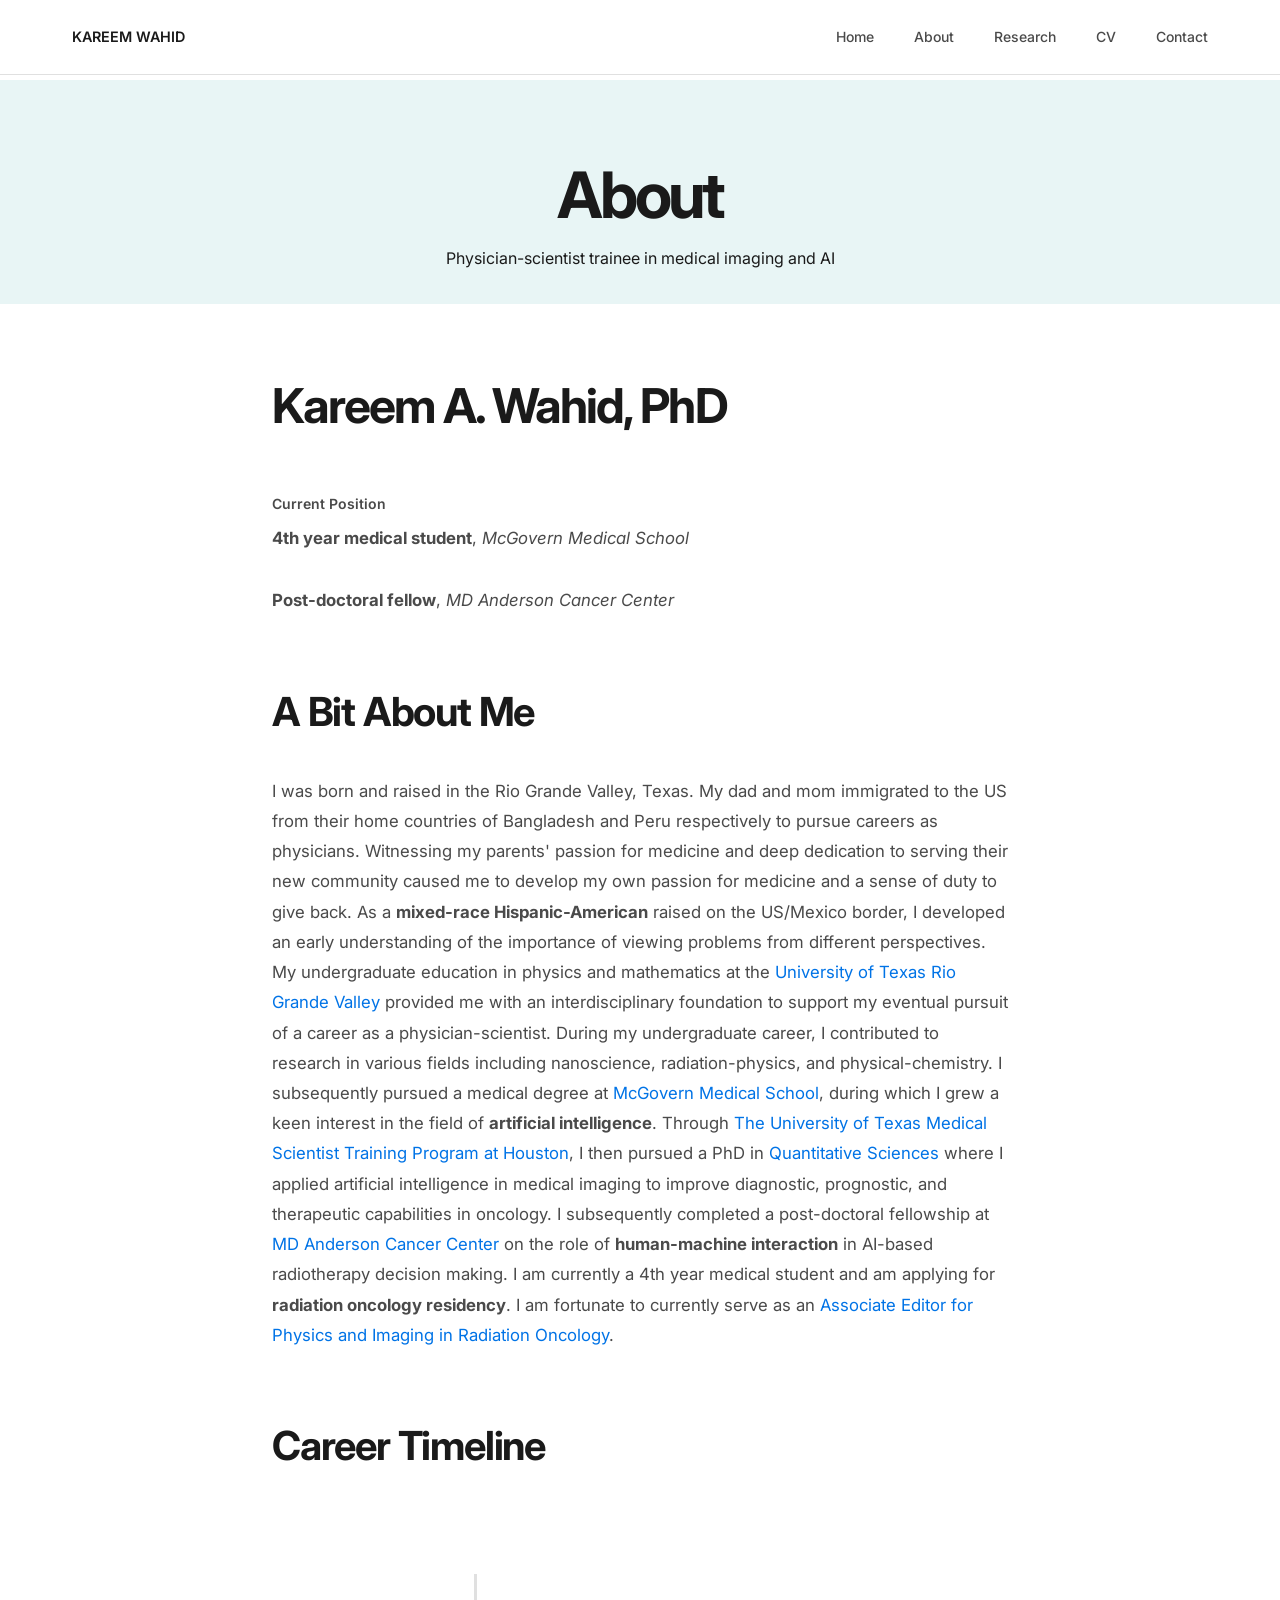
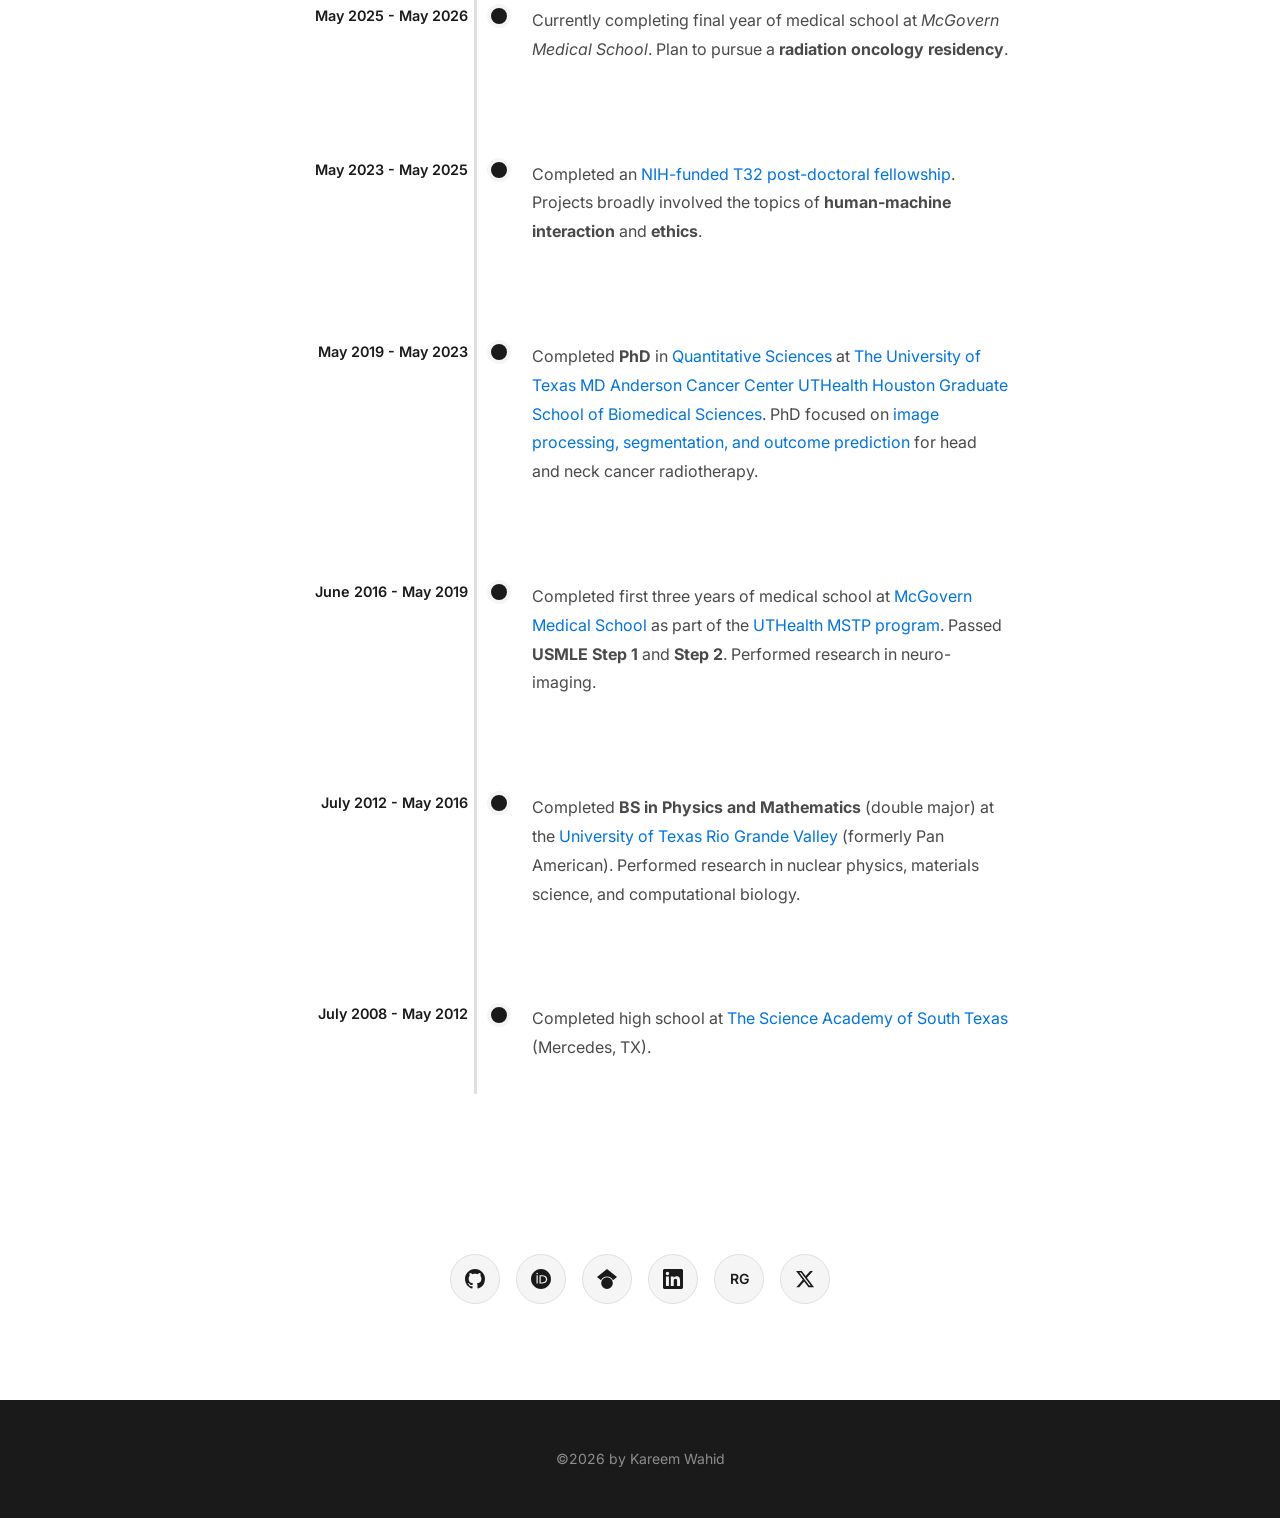
==== about.html @ f51136d1 "Add files via upload" ====
<!DOCTYPE html>
<html lang="en">
<head>
    <meta charset="UTF-8">
    <meta name="viewport" content="width=device-width, initial-scale=1.0">
    <title>About | Kareem Wahid</title>
    <link href="https://fonts.googleapis.com/css2?family=Inter:wght@300;400;500;600;700&display=swap" rel="stylesheet">
    <style>
        * { margin: 0; padding: 0; box-sizing: border-box; }
        :root { --bg: #ffffff; --surface: #f5f5f5; --primary: #1a1a1a; --secondary: #4a4a4a; --accent: #0073e6; --border: #e0e0e0; --light-teal: #e8f5f5; }
        body { font-family: 'Inter', -apple-system, sans-serif; background: var(--bg); color: var(--primary); line-height: 1.6; -webkit-font-smoothing: antialiased; }
        a { color: var(--accent); text-decoration: none; }
        a:hover { text-decoration: underline; }
        nav { position: fixed; top: 0; width: 100%; background: rgba(255, 255, 255, 0.9); backdrop-filter: blur(30px); border-bottom: 1px solid var(--border); z-index: 1000; }
        nav .container { max-width: 1200px; margin: 0 auto; padding: 1.5rem 2rem; display: flex; justify-content: space-between; align-items: center; }
        nav .logo { font-weight: 600; font-size: 0.9rem; color: var(--primary); text-decoration: none; }
        nav ul { display: flex; gap: 2.5rem; list-style: none; }
        nav a { color: var(--secondary); text-decoration: none; font-size: 0.875rem; font-weight: 500; transition: color 0.3s; }
        nav a:hover { color: var(--primary); }
        .page-header { margin-top: 80px; padding: 4rem 0 2rem; background: var(--light-teal); text-align: center; }
        .page-header h1 { font-size: 4rem; font-weight: 700; letter-spacing: -0.05em; margin-bottom: 0; }
        .hero-section { background: var(--bg); padding-top: 2rem; padding-bottom: 2rem; }
        .hero-image { max-width: 350px; margin: 2rem auto 2rem; }
        .hero-image img { width: 100%; border-radius: 16px; box-shadow: 0 20px 60px rgba(0,0,0,0.12); }
        .content { max-width: 800px; margin: 0 auto; padding: 4rem 2rem; background: var(--bg); }
        .content h1 { font-size: 3rem; font-weight: 700; letter-spacing: -0.04em; margin-bottom: 3rem; }
        .info-section { margin-bottom: 3rem; }
        .info-section h3 { font-size: 0.875rem; font-weight: 600; color: var(--secondary); margin-bottom: 0.5rem; }
        .info-section p { font-size: 1rem; color: var(--primary); margin-bottom: 0.25rem; }
        .content h2 { font-size: 2.5rem; font-weight: 700; letter-spacing: -0.03em; margin: 4rem 0 2rem; }
        .content p { font-size: 1.05rem; line-height: 1.8; color: var(--secondary); margin-bottom: 2rem; }
        .timeline { margin-top: 4rem; padding: 4rem 0 4rem 2rem; background: var(--bg); margin-left: -2rem; margin-right: -2rem; padding-left: 4rem; padding-right: 2rem; position: relative; }
        .timeline::before { content: ''; position: absolute; left: 234px; top: 2rem; bottom: 2rem; width: 3px; background: var(--border); z-index: 0; }
        .timeline-item { display: grid; grid-template-columns: 180px 1fr; gap: 3rem; margin-bottom: 3rem; padding-bottom: 3rem; border-bottom: none; position: relative; z-index: 1; align-items: start; }
        .timeline-item:last-child { border-bottom: none; margin-bottom: 0; padding-bottom: 0; }
        .timeline-year { color: var(--primary); font-weight: 600; font-size: 0.9rem; position: relative; padding-right: 1rem; text-align: right; padding-top: 0; line-height: 1.4; }
        .timeline-year::after { content: ''; position: absolute; right: -27px; top: 50%; transform: translateY(-50%); width: 16px; height: 16px; background: var(--primary); border-radius: 50%; border: 4px solid var(--surface); z-index: 2; }
        .timeline-content p { font-size: 1rem; margin: 0; }
        .social-links { display: flex; gap: 1rem; justify-content: center; margin: 4rem 0; flex-wrap: wrap; }
        .social-links a { width: 50px; height: 50px; display: flex; align-items: center; justify-content: center; background: var(--surface); border: 1px solid var(--border); border-radius: 50%; color: var(--primary); text-decoration: none; font-size: 1.25rem; transition: all 0.3s; }
        .social-links a:hover { background: var(--primary); color: white; transform: translateY(-2px); border-color: var(--primary); }
        .social-links svg { width: 20px; height: 20px; fill: currentColor; }
        footer { background: var(--primary); color: rgba(255,255,255,0.5); padding: 3rem 0; text-align: center; font-size: 0.875rem; margin-top: 6rem; }
        @media (max-width: 768px) {
            nav ul { gap: 1.5rem; }
            nav a { font-size: 0.8rem; }
            .content h1 { font-size: 2.25rem; }
            .content h2 { font-size: 2rem; }
            .timeline { padding-left: 2rem; }
            .timeline::before { display: none; }
            .timeline-item { grid-template-columns: 1fr; gap: 0.5rem; }
            .timeline-year { text-align: left; }
            .timeline-year::after { display: none; }
        }
    </style>
</head>
<body>
    <nav>
        <div class="container">
            <a href="index.html" class="logo">KAREEM WAHID</a>
            <ul>
                <li><a href="index.html">Home</a></li>
                <li><a href="about.html">About</a></li>
                <li><a href="research.html">Research</a></li>
                <li><a href="cv.html">CV</a></li>
                <li><a href="contact.html">Contact</a></li>
            </ul>
        </div>
    </nav>

    <div class="page-header">
        <h1>About</h1>
        <p>Physician-scientist trainee in medical imaging and AI</p>
    </div>

    <div class="content">
        <h1>Kareem A. Wahid, PhD</h1>
        
        <div class="info-section">
            <h3>Current Position</h3>
            <p><strong>4th year medical student</strong>, <em>McGovern Medical School</em></p>
            <p><strong>Post-doctoral fellow</strong>, <em>MD Anderson Cancer Center</em></p>
        </div>

        <h2>A Bit About Me</h2>
        <p>I was born and raised in the Rio Grande Valley, Texas. My dad and mom immigrated to the US from their home countries of Bangladesh and Peru respectively to pursue careers as physicians. Witnessing my parents' passion for medicine and deep dedication to serving their new community caused me to develop my own passion for medicine and a sense of duty to give back. As a <strong>mixed-race Hispanic-American</strong> raised on the US/Mexico border, I developed an early understanding of the importance of viewing problems from different perspectives. My undergraduate education in physics and mathematics at the <a href="https://www.utrgv.edu/physics/" target="_blank">University of Texas Rio Grande Valley</a> provided me with an interdisciplinary foundation to support my eventual pursuit of a career as a physician-scientist. During my undergraduate career, I contributed to research in various fields including nanoscience, radiation-physics, and physical-chemistry. I subsequently pursued a medical degree at <a href="https://med.uth.edu/" target="_blank">McGovern Medical School</a>, during which I grew a keen interest in the field of <strong>artificial intelligence</strong>. Through <a href="https://gsbs.uth.edu/mdphd/" target="_blank">The University of Texas Medical Scientist Training Program at Houston</a>, I then pursued a PhD in <a href="https://gsbs.uth.edu/quantitative-sciences/" target="_blank">Quantitative Sciences</a> where I applied artificial intelligence in medical imaging to improve diagnostic, prognostic, and therapeutic capabilities in oncology. I subsequently completed a post-doctoral fellowship at <a href="https://www.mdanderson.org/" target="_blank">MD Anderson Cancer Center</a> on the role of <strong>human-machine interaction</strong> in AI-based radiotherapy decision making. I am currently a 4th year medical student and am applying for <strong>radiation oncology residency</strong>. I am fortunate to currently serve as an <a href="https://www.phiro.science/content/edboard" target="_blank">Associate Editor for Physics and Imaging in Radiation Oncology</a>.</p>

        <h2>Career Timeline</h2>
        <div class="timeline">
            <div class="timeline-item">
                <div class="timeline-year">May 2025 - May 2026</div>
                <div class="timeline-content">
                    <p>Currently completing final year of medical school at <em>McGovern Medical School</em>. Plan to pursue a <strong>radiation oncology residency</strong>.</p>
                </div>
            </div>

            <div class="timeline-item">
                <div class="timeline-year">May 2023 - May 2025</div>
                <div class="timeline-content">
                    <p>Completed an <a href="https://www.mdanderson.org/education-training/clinical-research-training/postdoctoral-training/postdoctoral-fellowships/igct-t32-training-program.html" target="_blank">NIH-funded T32 post-doctoral fellowship</a>. Projects broadly involved the topics of <strong>human-machine interaction</strong> and <strong>ethics</strong>.</p>
                </div>
            </div>

            <div class="timeline-item">
                <div class="timeline-year">May 2019 - May 2023</div>
                <div class="timeline-content">
                    <p>Completed <strong>PhD</strong> in <a href="https://gsbs.uth.edu/quantitative-sciences/" target="_blank">Quantitative Sciences</a> at <a href="https://gsbs.uth.edu/" target="_blank">The University of Texas MD Anderson Cancer Center UTHealth Houston Graduate School of Biomedical Sciences</a>. PhD focused on <a href="research.html">image processing, segmentation, and outcome prediction</a> for head and neck cancer radiotherapy.</p>
                </div>
            </div>

            <div class="timeline-item">
                <div class="timeline-year">June 2016 - May 2019</div>
                <div class="timeline-content">
                    <p>Completed first three years of medical school at <a href="https://med.uth.edu/" target="_blank">McGovern Medical School</a> as part of the <a href="https://gsbs.uth.edu/mdphd/" target="_blank">UTHealth MSTP program</a>. Passed <strong>USMLE Step 1</strong> and <strong>Step 2</strong>. Performed research in neuro-imaging.</p>
                </div>
            </div>

            <div class="timeline-item">
                <div class="timeline-year">July 2012 - May 2016</div>
                <div class="timeline-content">
                    <p>Completed <strong>BS in Physics and Mathematics</strong> (double major) at the <a href="https://www.utrgv.edu/physics/" target="_blank">University of Texas Rio Grande Valley</a> (formerly Pan American). Performed research in nuclear physics, materials science, and computational biology.</p>
                </div>
            </div>

            <div class="timeline-item">
                <div class="timeline-year">July 2008 - May 2012</div>
                <div class="timeline-content">
                    <p>Completed high school at <a href="https://scienceacademy.stisd.net/" target="_blank">The Science Academy of South Texas</a> (Mercedes, TX).</p>
                </div>
            </div>
        </div>
    </div>

    <div class="social-links">
        <a href="https://github.com/kwahid" target="_blank" aria-label="GitHub">
            <svg viewBox="0 0 24 24"><path d="M12 0C5.37 0 0 5.37 0 12c0 5.31 3.435 9.795 8.205 11.385.6.105.825-.255.825-.57 0-.285-.015-1.23-.015-2.235-3.015.555-3.795-.735-4.035-1.41-.135-.345-.72-1.41-1.23-1.695-.42-.225-1.02-.78-.015-.795.945-.015 1.62.87 1.845 1.23 1.08 1.815 2.805 1.305 3.495.99.105-.78.42-1.305.765-1.605-2.67-.3-5.46-1.335-5.46-5.925 0-1.305.465-2.385 1.23-3.225-.12-.3-.54-1.53.12-3.18 0 0 1.005-.315 3.3 1.23.96-.27 1.98-.405 3-.405s2.04.135 3 .405c2.295-1.56 3.3-1.23 3.3-1.23.66 1.65.24 2.88.12 3.18.765.84 1.23 1.905 1.23 3.225 0 4.605-2.805 5.625-5.475 5.925.435.375.81 1.095.81 2.22 0 1.605-.015 2.895-.015 3.3 0 .315.225.69.825.57A12.02 12.02 0 0024 12c0-6.63-5.37-12-12-12z"/></svg>
        </a>
        <a href="https://orcid.org/0000-0002-0503-0175" target="_blank" aria-label="ORCID">
            <svg viewBox="0 0 24 24"><path d="M12 0C5.372 0 0 5.372 0 12s5.372 12 12 12 12-5.372 12-12S18.628 0 12 0zM7.369 4.378c.525 0 .947.431.947.947s-.422.947-.947.947a.95.95 0 0 1-.947-.947c0-.525.422-.947.947-.947zm-.722 3.038h1.444v10.041H6.647V7.416zm3.562 0h3.9c3.712 0 5.344 2.653 5.344 5.025 0 2.578-2.016 5.016-5.325 5.016h-3.919V7.416zm1.444 1.303v7.444h2.297c2.359 0 4.053-1.666 4.053-3.722 0-2.056-1.694-3.722-4.053-3.722h-2.297z"/></svg>
        </a>
        <a href="https://scholar.google.com/citations?hl=en&user=whrnQUUAAAAJ" target="_blank" aria-label="Google Scholar">
            <svg viewBox="0 0 24 24"><path d="M12 24a7 7 0 1 1 0-14 7 7 0 0 1 0 14zm0-24L0 9.5l4.838 3.94A8 8 0 0 1 12 9a8 8 0 0 1 7.162 4.44L24 9.5z"/></svg>
        </a>
        <a href="https://www.linkedin.com/in/kareem-wahid-307241178/" target="_blank" aria-label="LinkedIn">
            <svg viewBox="0 0 24 24"><path d="M20.447 20.452h-3.554v-5.569c0-1.328-.027-3.037-1.852-3.037-1.853 0-2.136 1.445-2.136 2.939v5.667H9.351V9h3.414v1.561h.046c.477-.9 1.637-1.85 3.37-1.85 3.601 0 4.267 2.37 4.267 5.455v6.286zM5.337 7.433a2.062 2.062 0 0 1-2.063-2.065 2.064 2.064 0 1 1 2.063 2.065zm1.782 13.019H3.555V9h3.564v11.452zM22.225 0H1.771C.792 0 0 .774 0 1.729v20.542C0 23.227.792 24 1.771 24h20.451C23.2 24 24 23.227 24 22.271V1.729C24 .774 23.2 0 22.222 0h.003z"/></svg>
        </a>
        <a href="https://www.researchgate.net/profile/Kareem-Wahid" target="_blank" aria-label="ResearchGate">
            <span style="font-weight: 600; font-size: 14px;">RG</span>
        </a>
        <a href="https://twitter.com/kareem_a_wahid" target="_blank" aria-label="X">
            <svg viewBox="0 0 24 24"><path d="M18.244 2.25h3.308l-7.227 8.26 8.502 11.24H16.17l-5.214-6.817L4.99 21.75H1.68l7.73-8.835L1.254 2.25H8.08l4.713 6.231zm-1.161 17.52h1.833L7.084 4.126H5.117z"/></svg>
        </a>
    </div>

    <footer>
        <p>©2026 by Kareem Wahid</p>
    </footer>
</body>
</html>
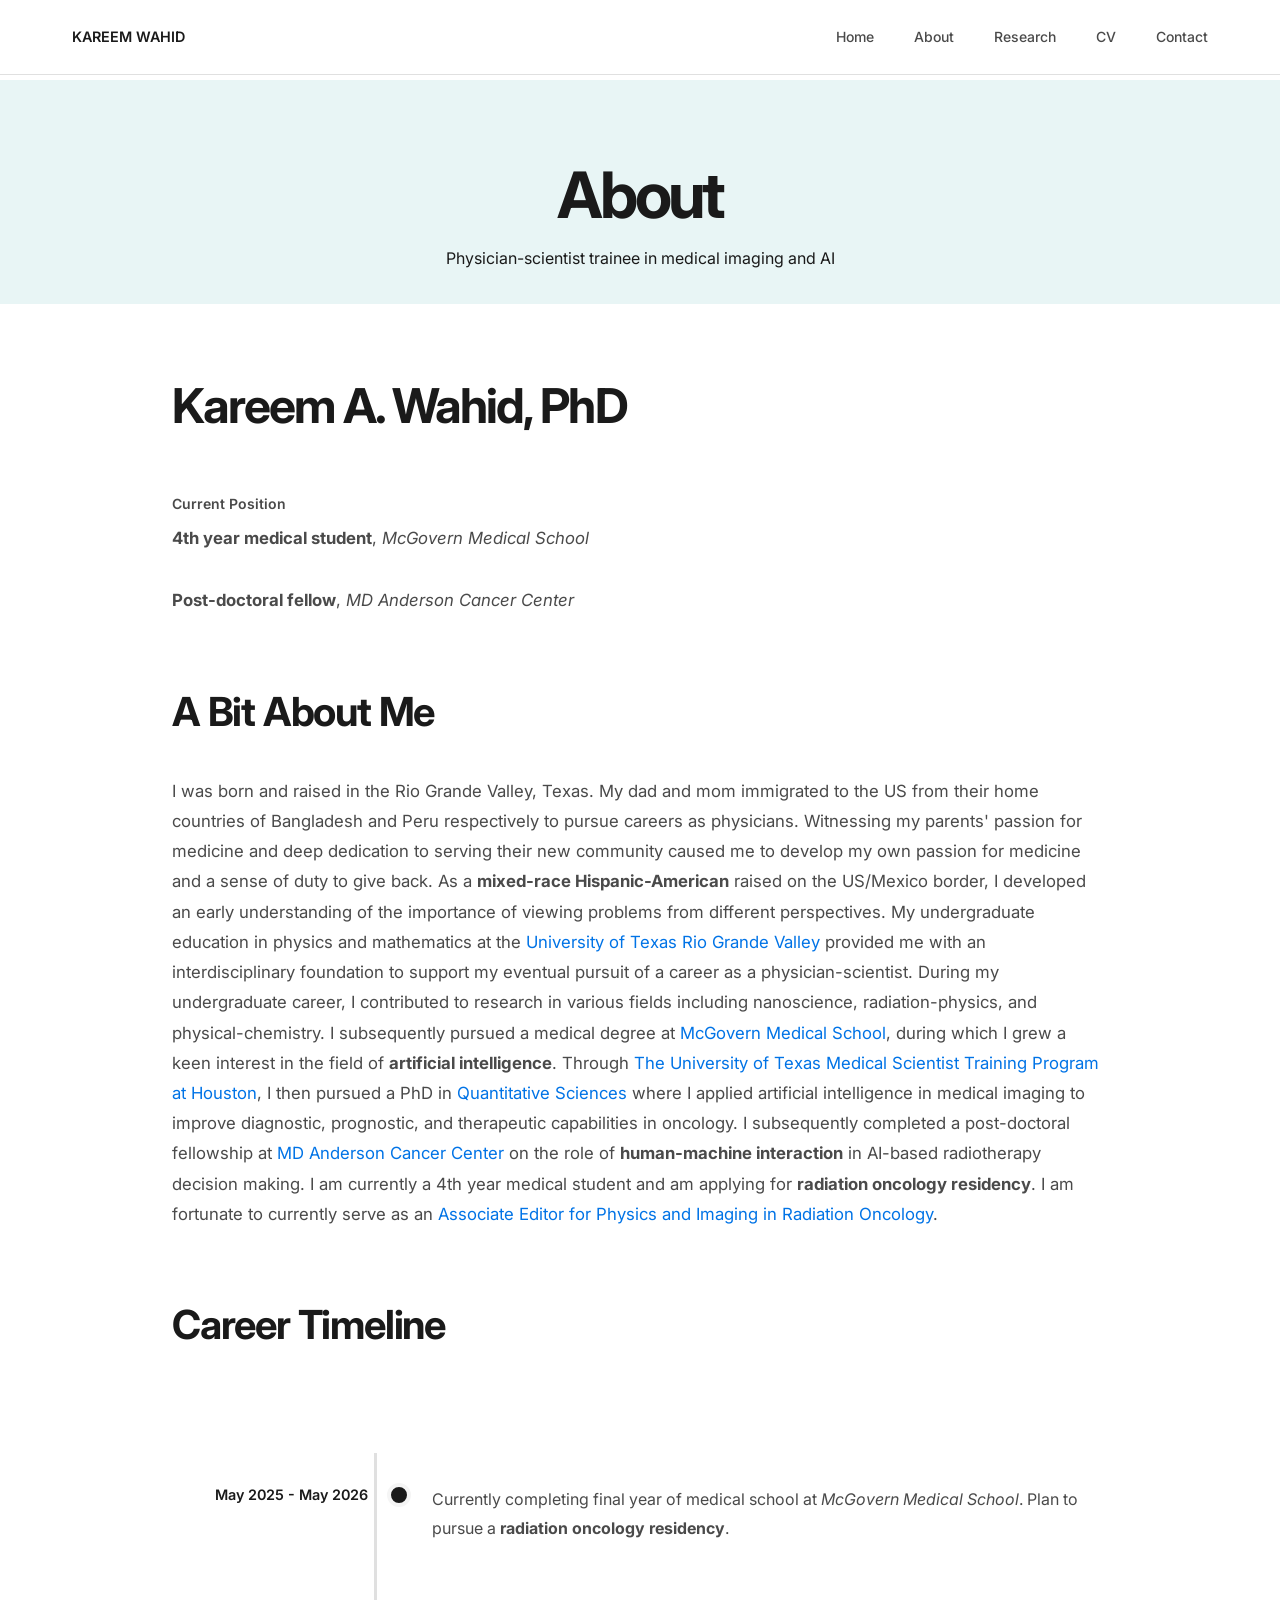
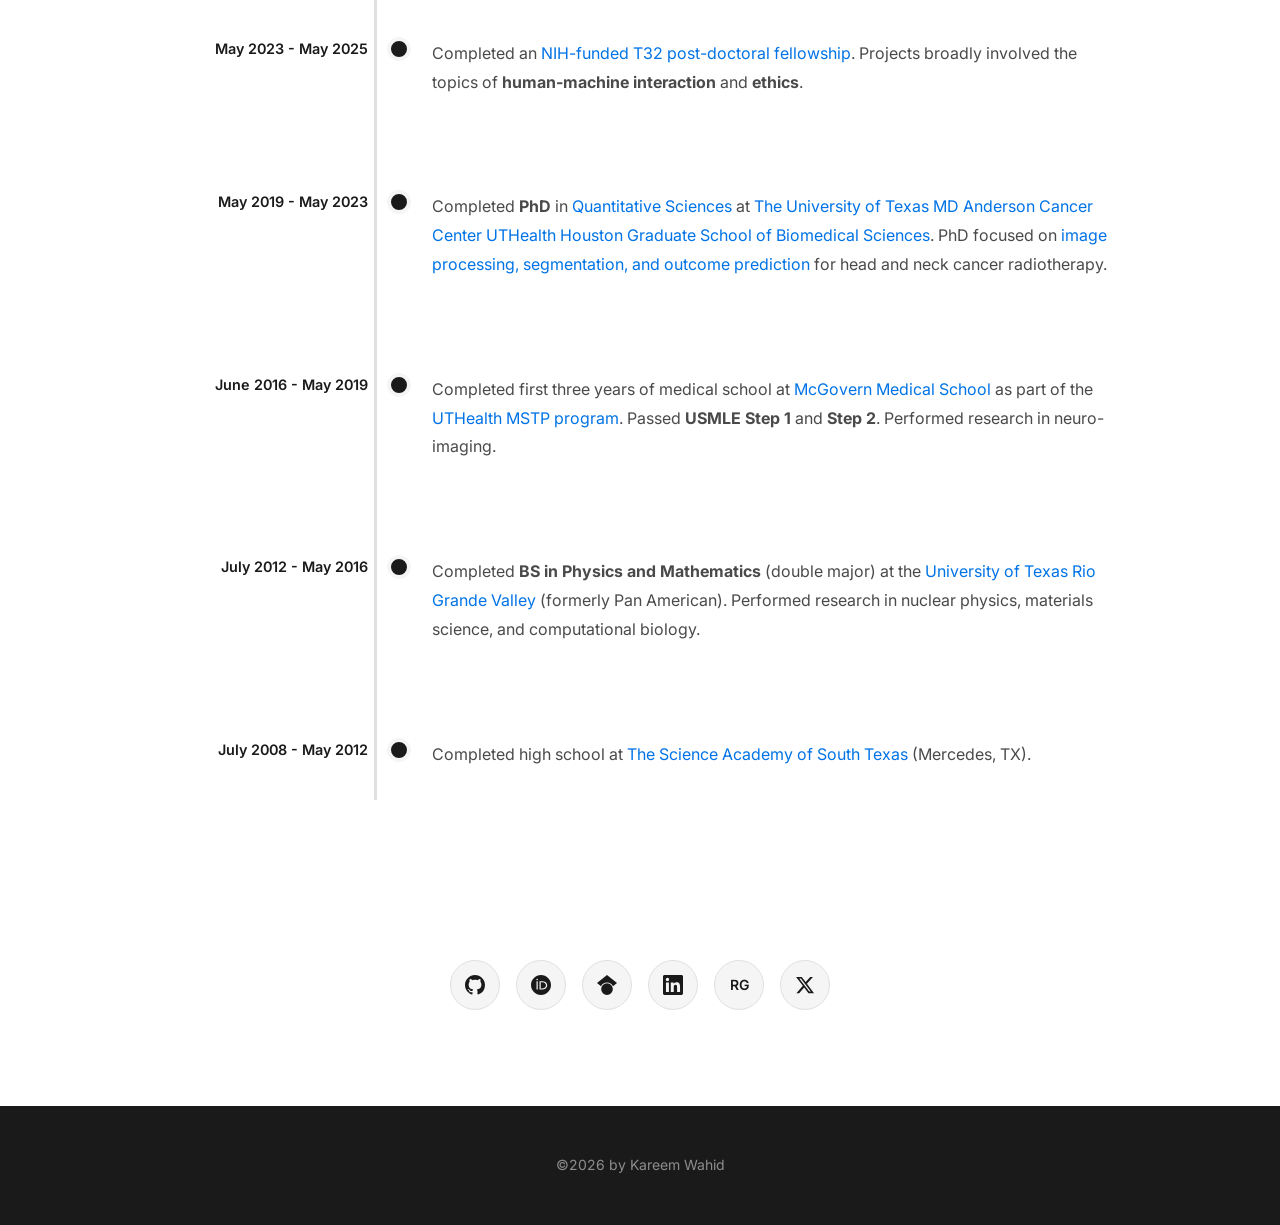
==== commit 35eeee54: "Add files via upload" ====
--- a/about.html
+++ b/about.html
@@ -22,7 +22,7 @@
         .hero-section { background: var(--bg); padding-top: 2rem; padding-bottom: 2rem; }
         .hero-image { max-width: 350px; margin: 2rem auto 2rem; }
         .hero-image img { width: 100%; border-radius: 16px; box-shadow: 0 20px 60px rgba(0,0,0,0.12); }
-        .content { max-width: 800px; margin: 0 auto; padding: 4rem 2rem; background: var(--bg); }
+        .content { max-width: 1000px; margin: 0 auto; padding: 4rem 2rem; background: var(--bg); }
         .content h1 { font-size: 3rem; font-weight: 700; letter-spacing: -0.04em; margin-bottom: 3rem; }
         .info-section { margin-bottom: 3rem; }
         .info-section h3 { font-size: 0.875rem; font-weight: 600; color: var(--secondary); margin-bottom: 0.5rem; }
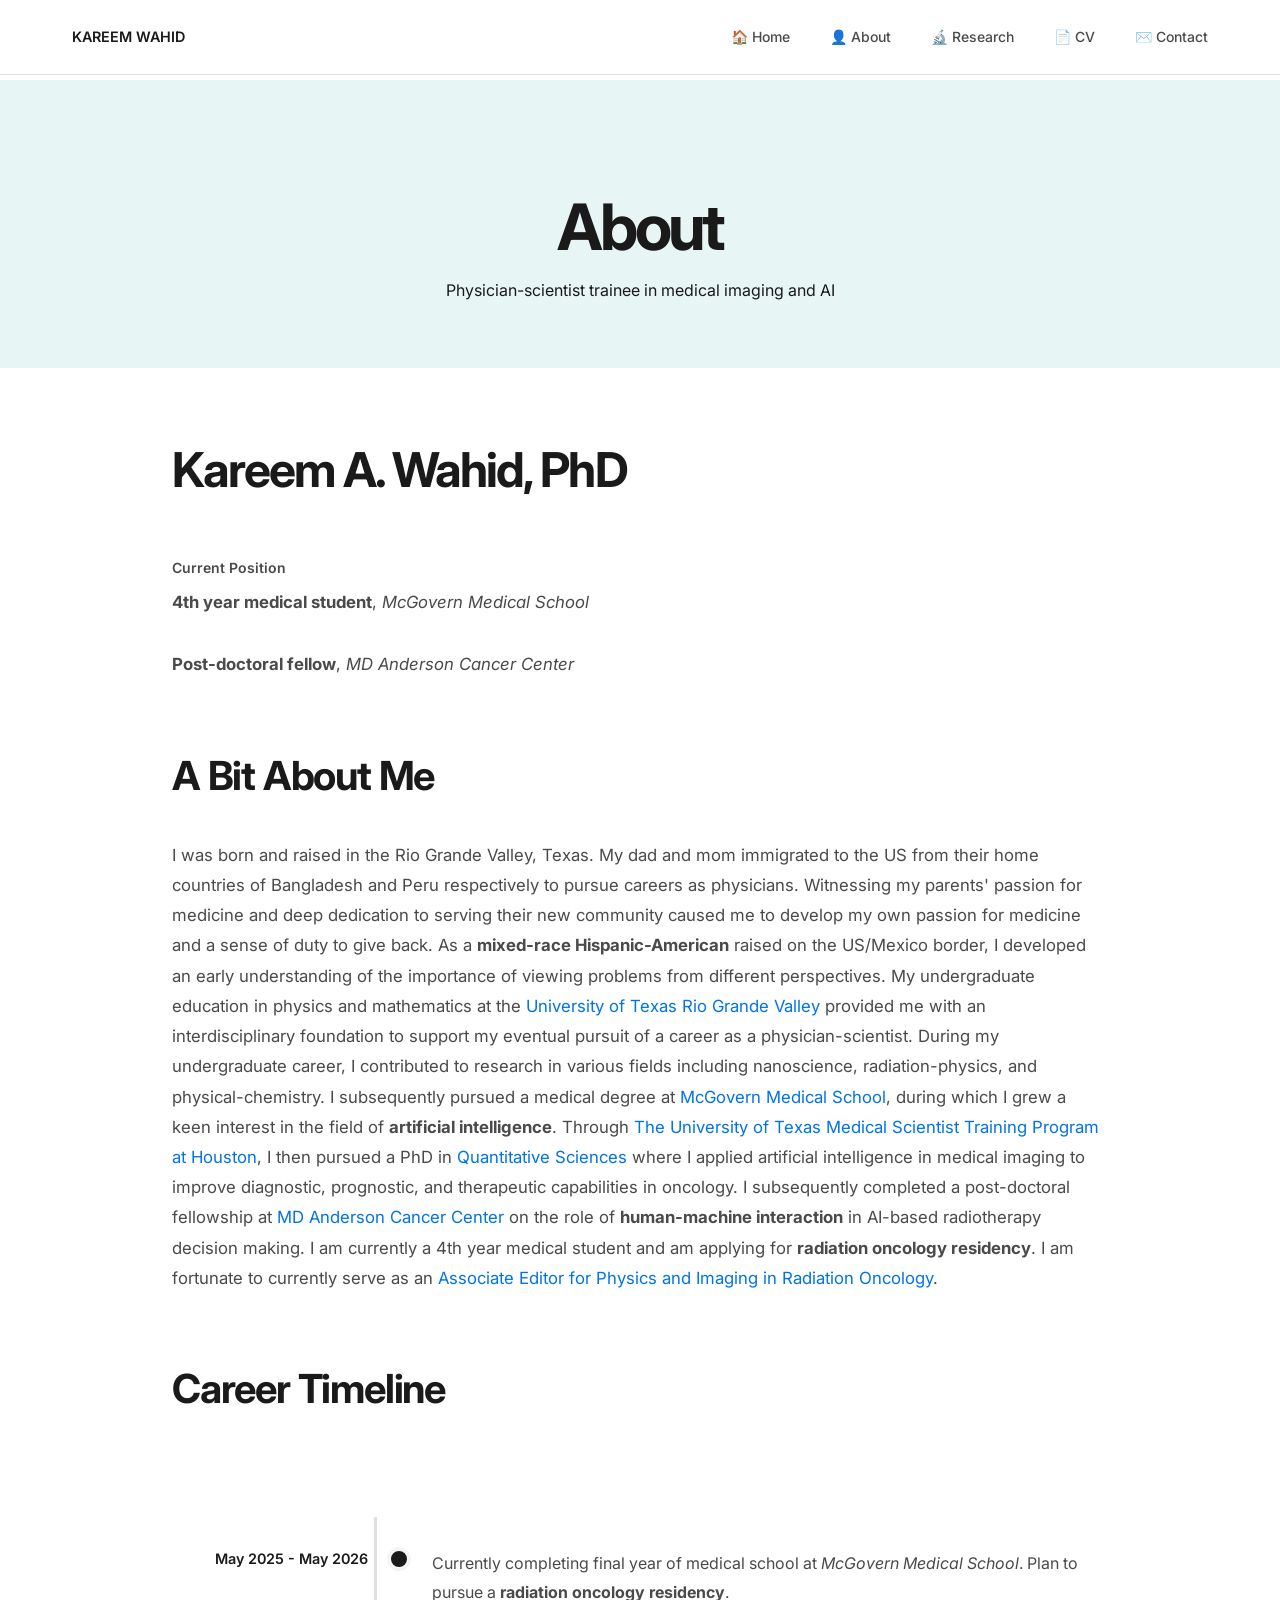
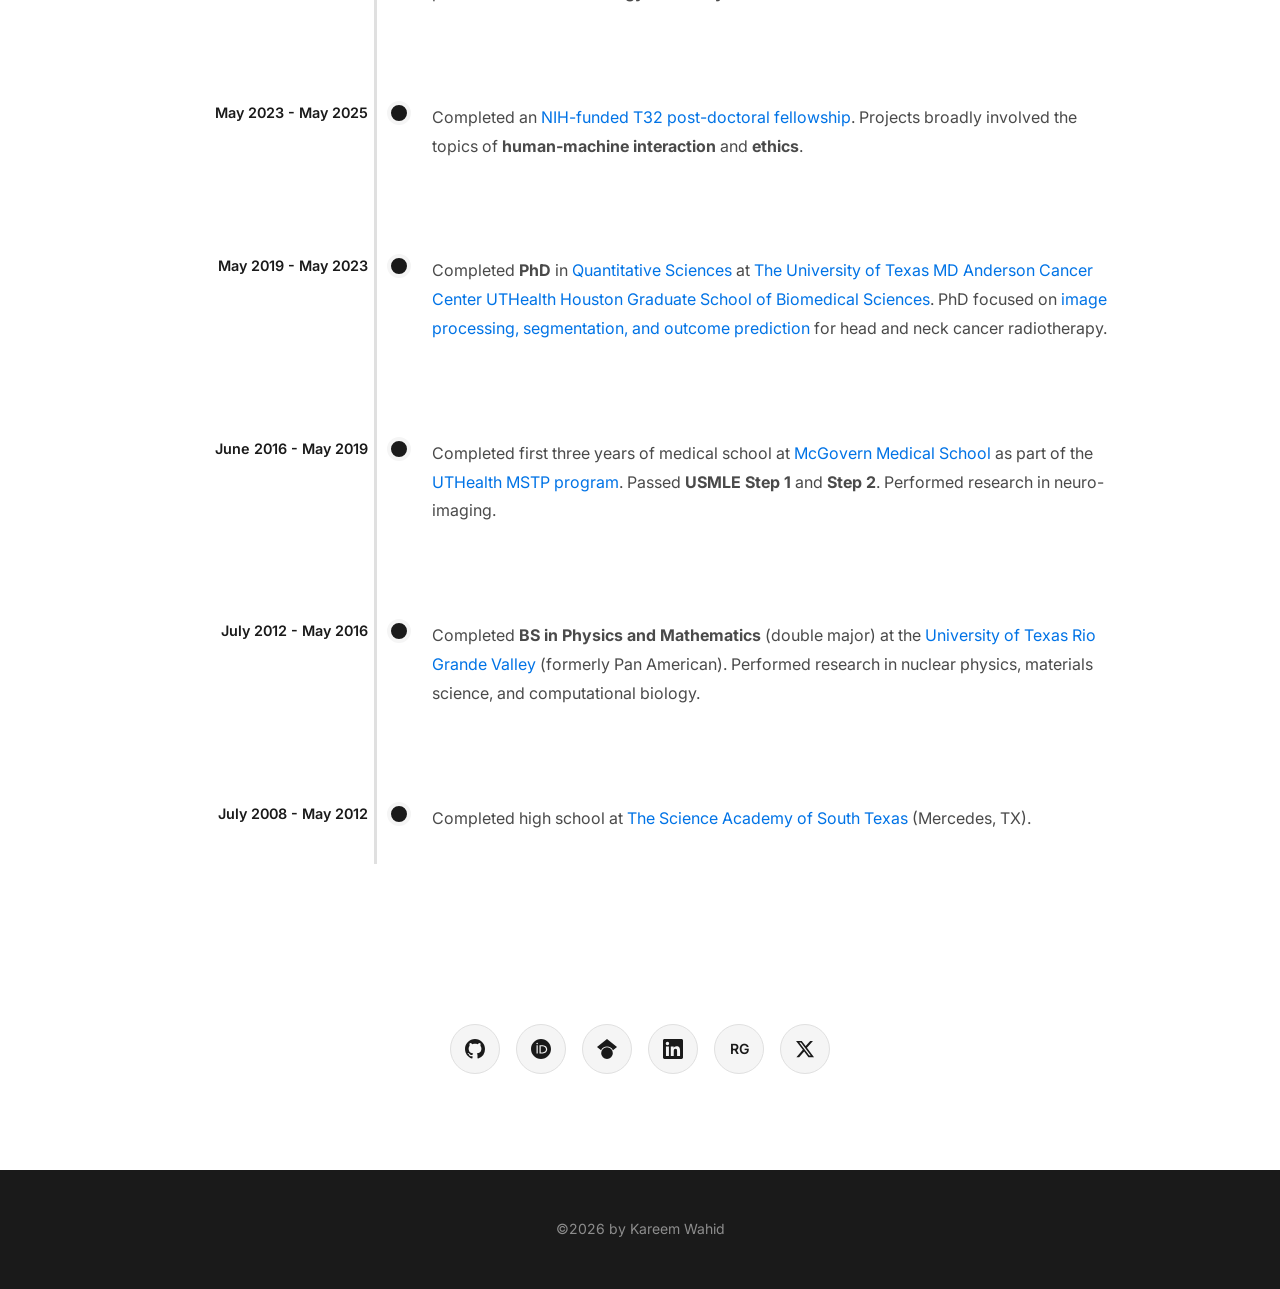
==== commit 69318c3a: "Add files via upload" ====
--- a/about.html
+++ b/about.html
@@ -17,7 +17,7 @@
         nav ul { display: flex; gap: 2.5rem; list-style: none; }
         nav a { color: var(--secondary); text-decoration: none; font-size: 0.875rem; font-weight: 500; transition: color 0.3s; }
         nav a:hover { color: var(--primary); }
-        .page-header { margin-top: 80px; padding: 4rem 0 2rem; background: var(--light-teal); text-align: center; }
+        .page-header { margin-top: 80px; padding: 6rem 0 4rem; background: var(--light-teal); text-align: center; }
         .page-header h1 { font-size: 4rem; font-weight: 700; letter-spacing: -0.05em; margin-bottom: 0; }
         .hero-section { background: var(--bg); padding-top: 2rem; padding-bottom: 2rem; }
         .hero-image { max-width: 350px; margin: 2rem auto 2rem; }
@@ -42,8 +42,10 @@
         .social-links svg { width: 20px; height: 20px; fill: currentColor; }
         footer { background: var(--primary); color: rgba(255,255,255,0.5); padding: 3rem 0; text-align: center; font-size: 0.875rem; margin-top: 6rem; }
         @media (max-width: 768px) {
-            nav ul { gap: 1.5rem; }
-            nav a { font-size: 0.8rem; }
+            nav .container { padding: 1rem 1rem; }
+            nav .logo { font-size: 0.75rem; }
+            nav ul { gap: 0.8rem; }
+            nav a { font-size: 0.7rem; }
             .content h1 { font-size: 2.25rem; }
             .content h2 { font-size: 2rem; }
             .timeline { padding-left: 2rem; }
@@ -59,11 +61,11 @@
         <div class="container">
             <a href="index.html" class="logo">KAREEM WAHID</a>
             <ul>
-                <li><a href="index.html">Home</a></li>
-                <li><a href="about.html">About</a></li>
-                <li><a href="research.html">Research</a></li>
-                <li><a href="cv.html">CV</a></li>
-                <li><a href="contact.html">Contact</a></li>
+                <li><a href="index.html">🏠 Home</a></li>
+                <li><a href="about.html">👤 About</a></li>
+                <li><a href="research.html">🔬 Research</a></li>
+                <li><a href="cv.html">📄 CV</a></li>
+                <li><a href="contact.html">✉️ Contact</a></li>
             </ul>
         </div>
     </nav>
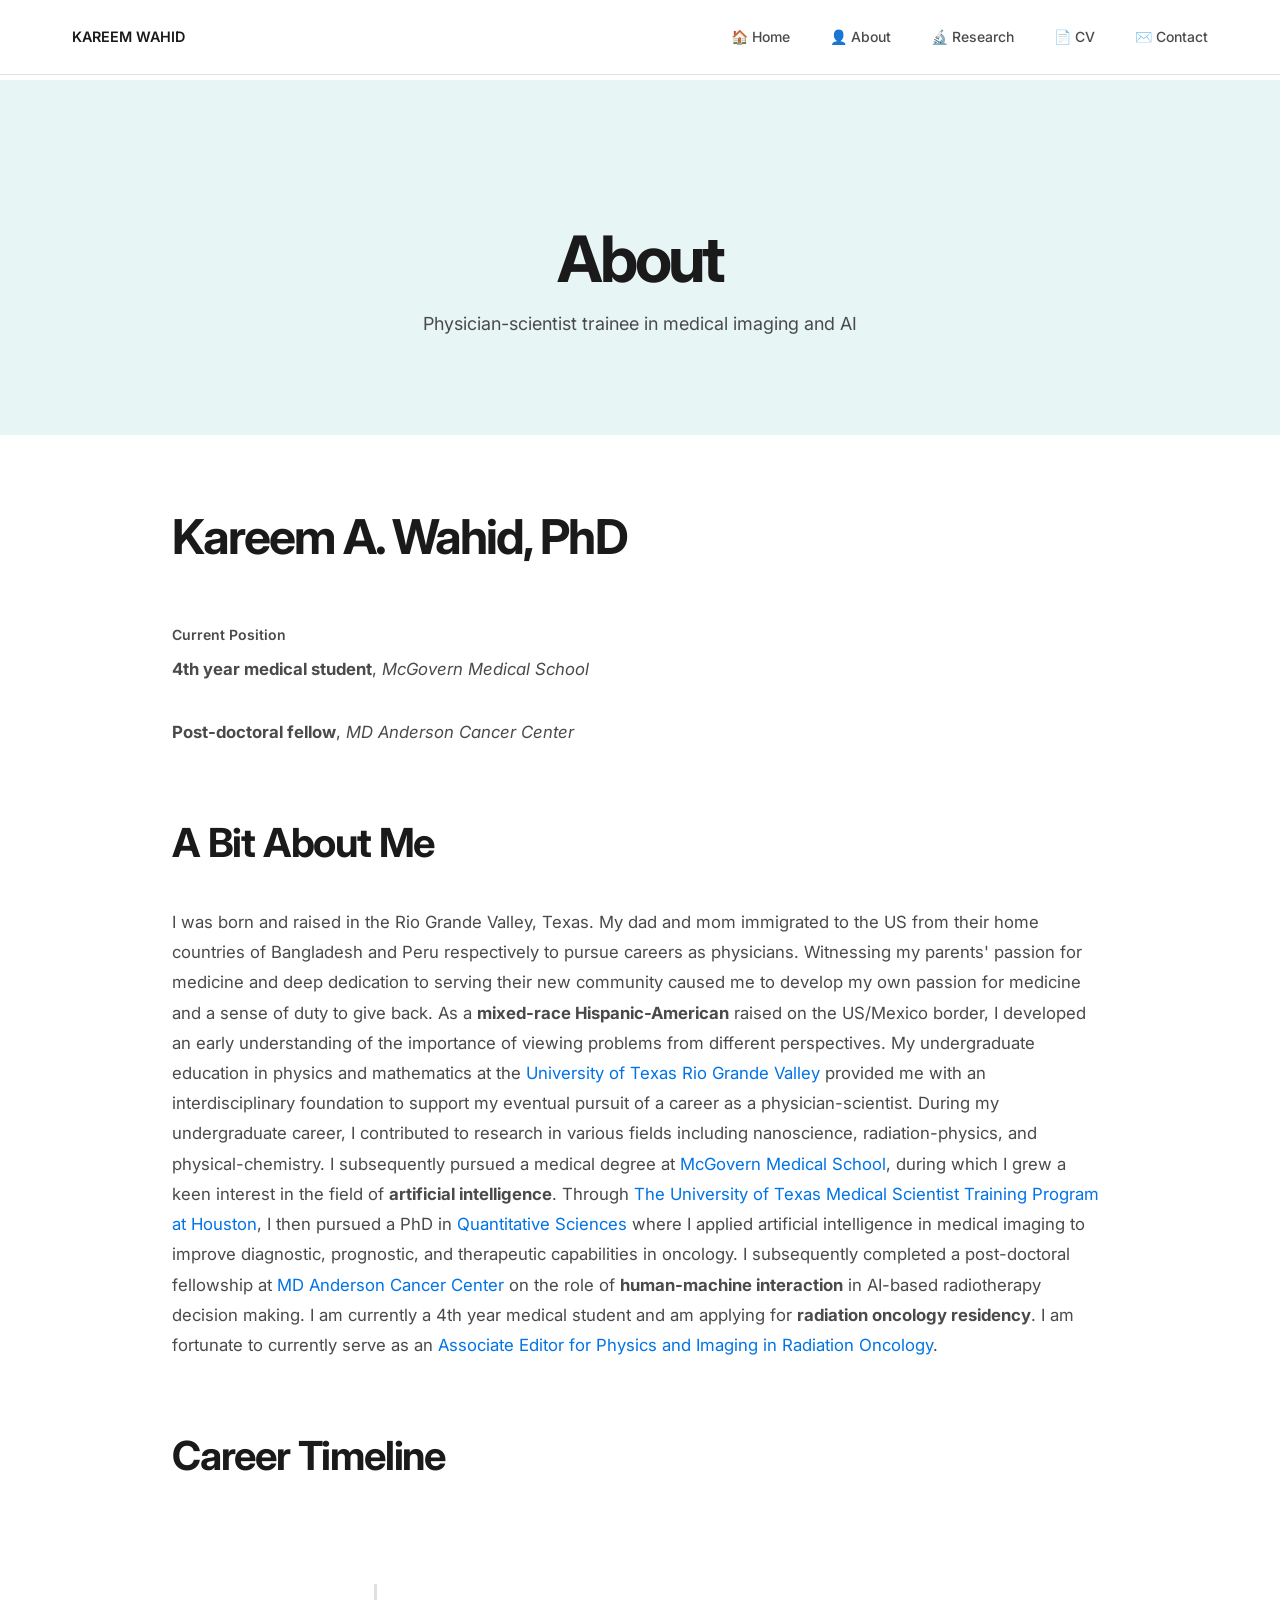
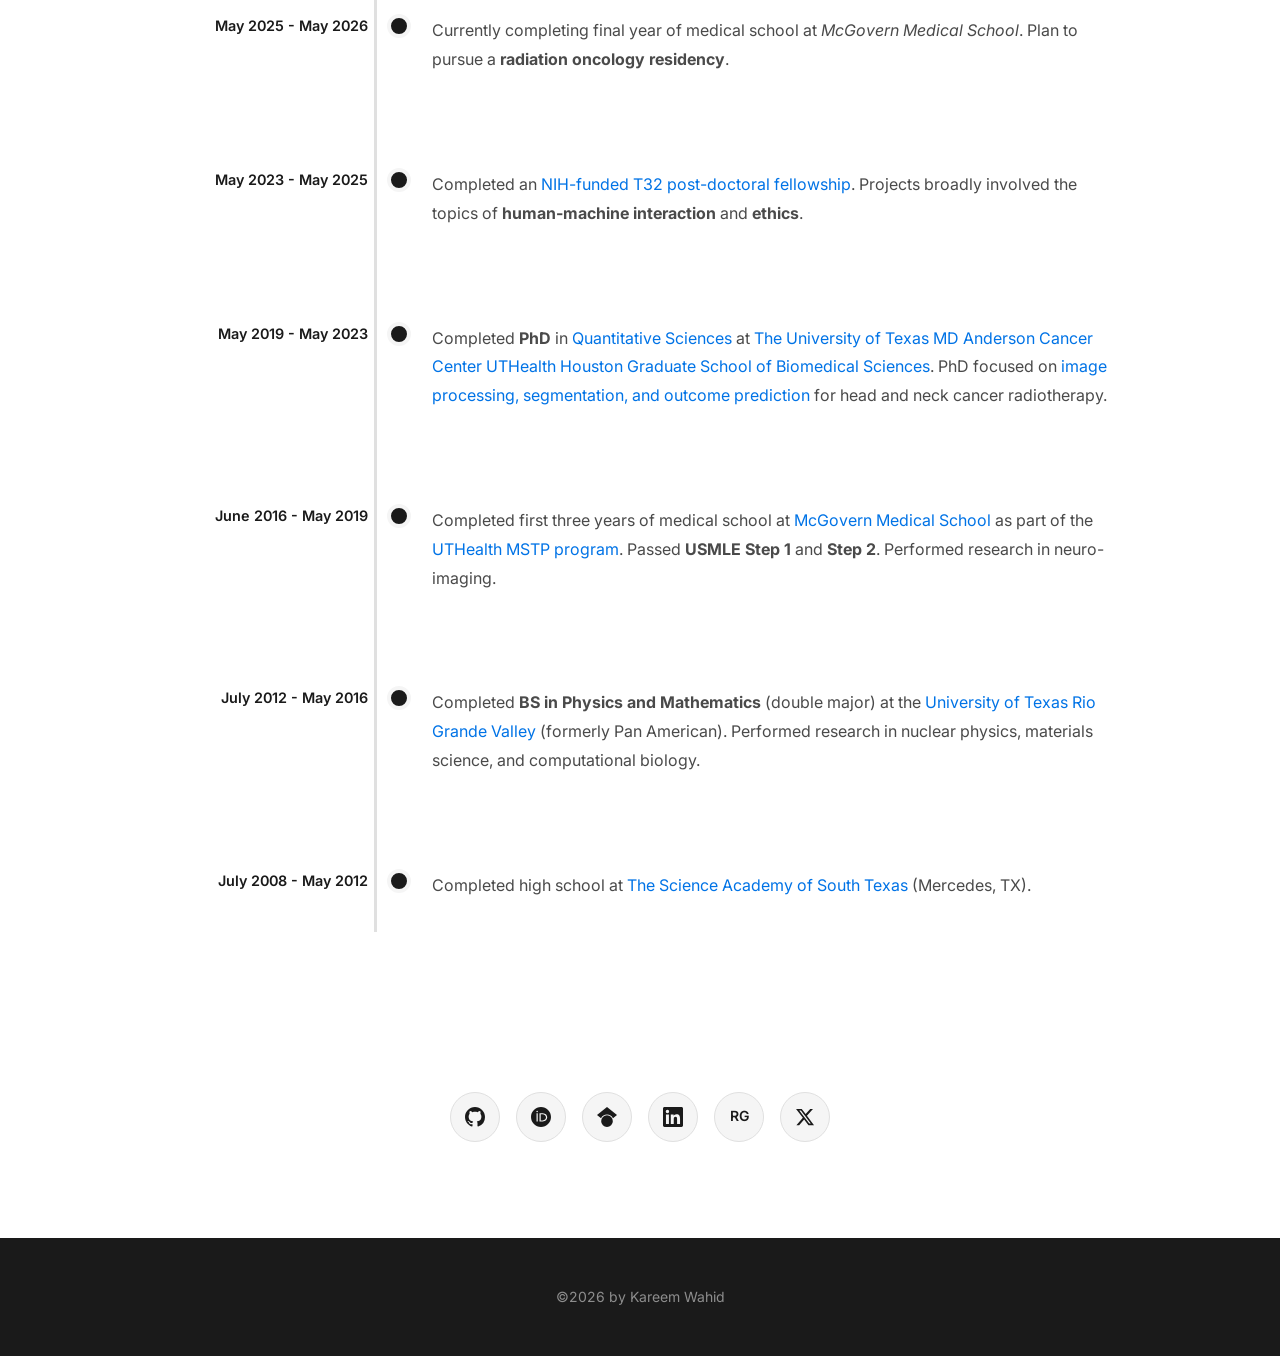
==== commit c503e779: "Add files via upload" ====
--- a/about.html
+++ b/about.html
@@ -17,8 +17,9 @@
         nav ul { display: flex; gap: 2.5rem; list-style: none; }
         nav a { color: var(--secondary); text-decoration: none; font-size: 0.875rem; font-weight: 500; transition: color 0.3s; }
         nav a:hover { color: var(--primary); }
-        .page-header { margin-top: 80px; padding: 6rem 0 4rem; background: var(--light-teal); text-align: center; }
-        .page-header h1 { font-size: 4rem; font-weight: 700; letter-spacing: -0.05em; margin-bottom: 0; }
+        .header { margin-top: 80px; padding: 8rem 0 6rem; background: var(--light-teal); text-align: center; }
+        .header h1 { font-size: 4rem; font-weight: 700; letter-spacing: -0.05em; margin-bottom: 0; }
+        .header p { font-size: 1.125rem; color: var(--secondary); }
         .hero-section { background: var(--bg); padding-top: 2rem; padding-bottom: 2rem; }
         .hero-image { max-width: 350px; margin: 2rem auto 2rem; }
         .hero-image img { width: 100%; border-radius: 16px; box-shadow: 0 20px 60px rgba(0,0,0,0.12); }
@@ -46,6 +47,8 @@
             nav .logo { font-size: 0.75rem; }
             nav ul { gap: 0.8rem; }
             nav a { font-size: 0.7rem; }
+            .header h1 { font-size: 3rem; }
+            .header { padding: 6rem 0 4rem; }
             .content h1 { font-size: 2.25rem; }
             .content h2 { font-size: 2rem; }
             .timeline { padding-left: 2rem; }
@@ -70,7 +73,7 @@
         </div>
     </nav>
 
-    <div class="page-header">
+    <div class="header">
         <h1>About</h1>
         <p>Physician-scientist trainee in medical imaging and AI</p>
     </div>
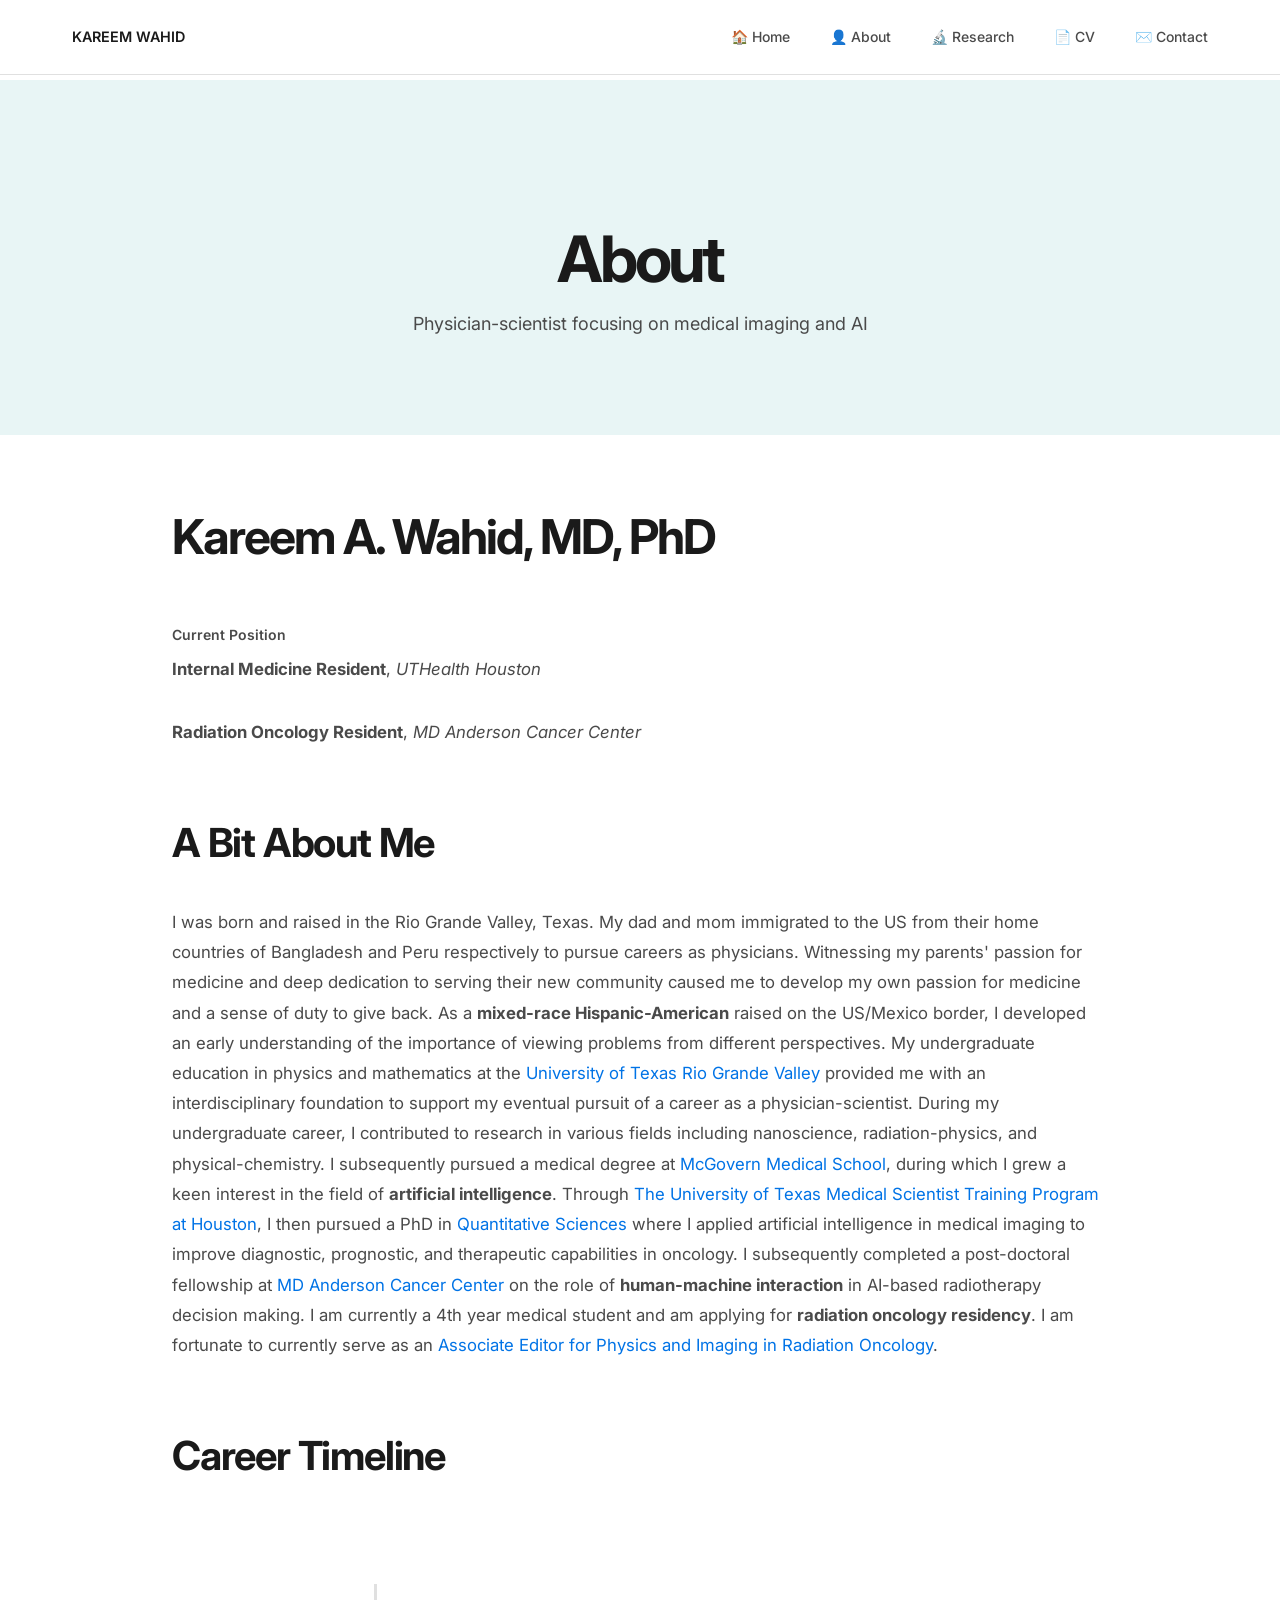
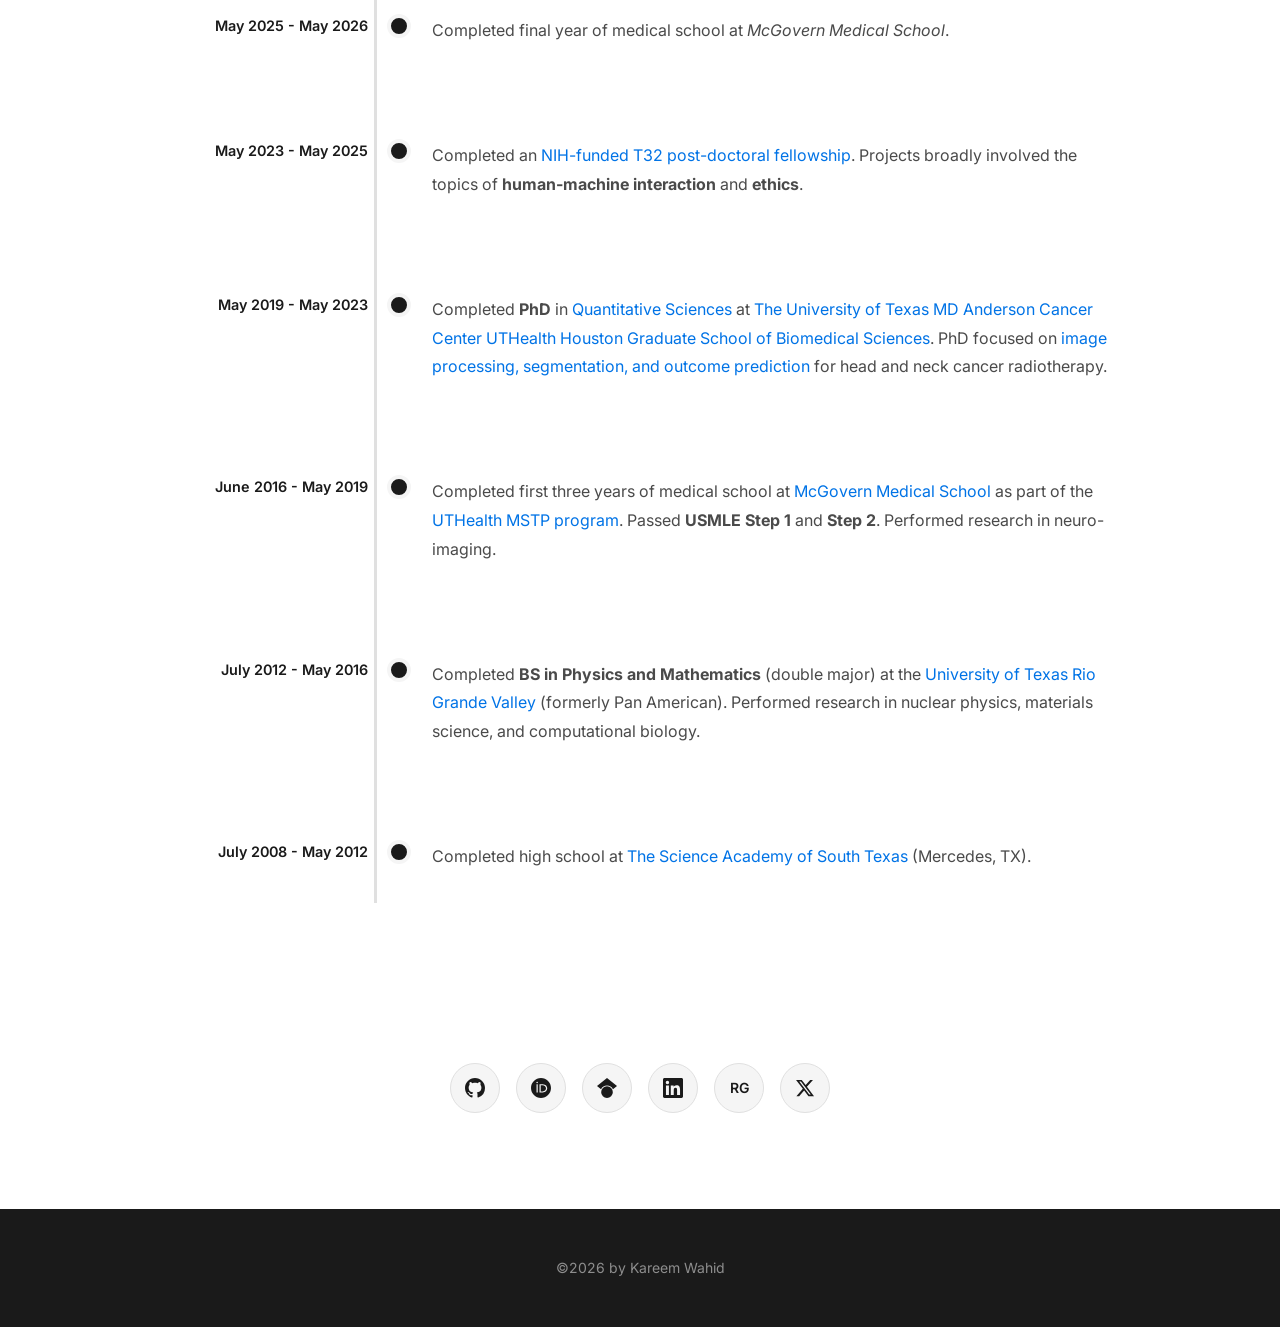
==== commit b10a65f9: "Update about.html" ====
--- a/about.html
+++ b/about.html
@@ -75,16 +75,16 @@
 
     <div class="header">
         <h1>About</h1>
-        <p>Physician-scientist trainee in medical imaging and AI</p>
+        <p>Physician-scientist focusing on medical imaging and AI</p>
     </div>
 
     <div class="content">
-        <h1>Kareem A. Wahid, PhD</h1>
+        <h1>Kareem A. Wahid, MD, PhD</h1>
         
         <div class="info-section">
             <h3>Current Position</h3>
-            <p><strong>4th year medical student</strong>, <em>McGovern Medical School</em></p>
-            <p><strong>Post-doctoral fellow</strong>, <em>MD Anderson Cancer Center</em></p>
+            <p><strong>Internal Medicine Resident</strong>, <em>UTHealth Houston</em></p>
+            <p><strong>Radiation Oncology Resident</strong>, <em>MD Anderson Cancer Center</em></p>
         </div>
 
         <h2>A Bit About Me</h2>
@@ -95,7 +95,7 @@
             <div class="timeline-item">
                 <div class="timeline-year">May 2025 - May 2026</div>
                 <div class="timeline-content">
-                    <p>Currently completing final year of medical school at <em>McGovern Medical School</em>. Plan to pursue a <strong>radiation oncology residency</strong>.</p>
+                    <p>Completed final year of medical school at <em>McGovern Medical School</em>.</p>
                 </div>
             </div>
 
@@ -161,4 +161,4 @@
         <p>©2026 by Kareem Wahid</p>
     </footer>
 </body>
-</html>+</html>
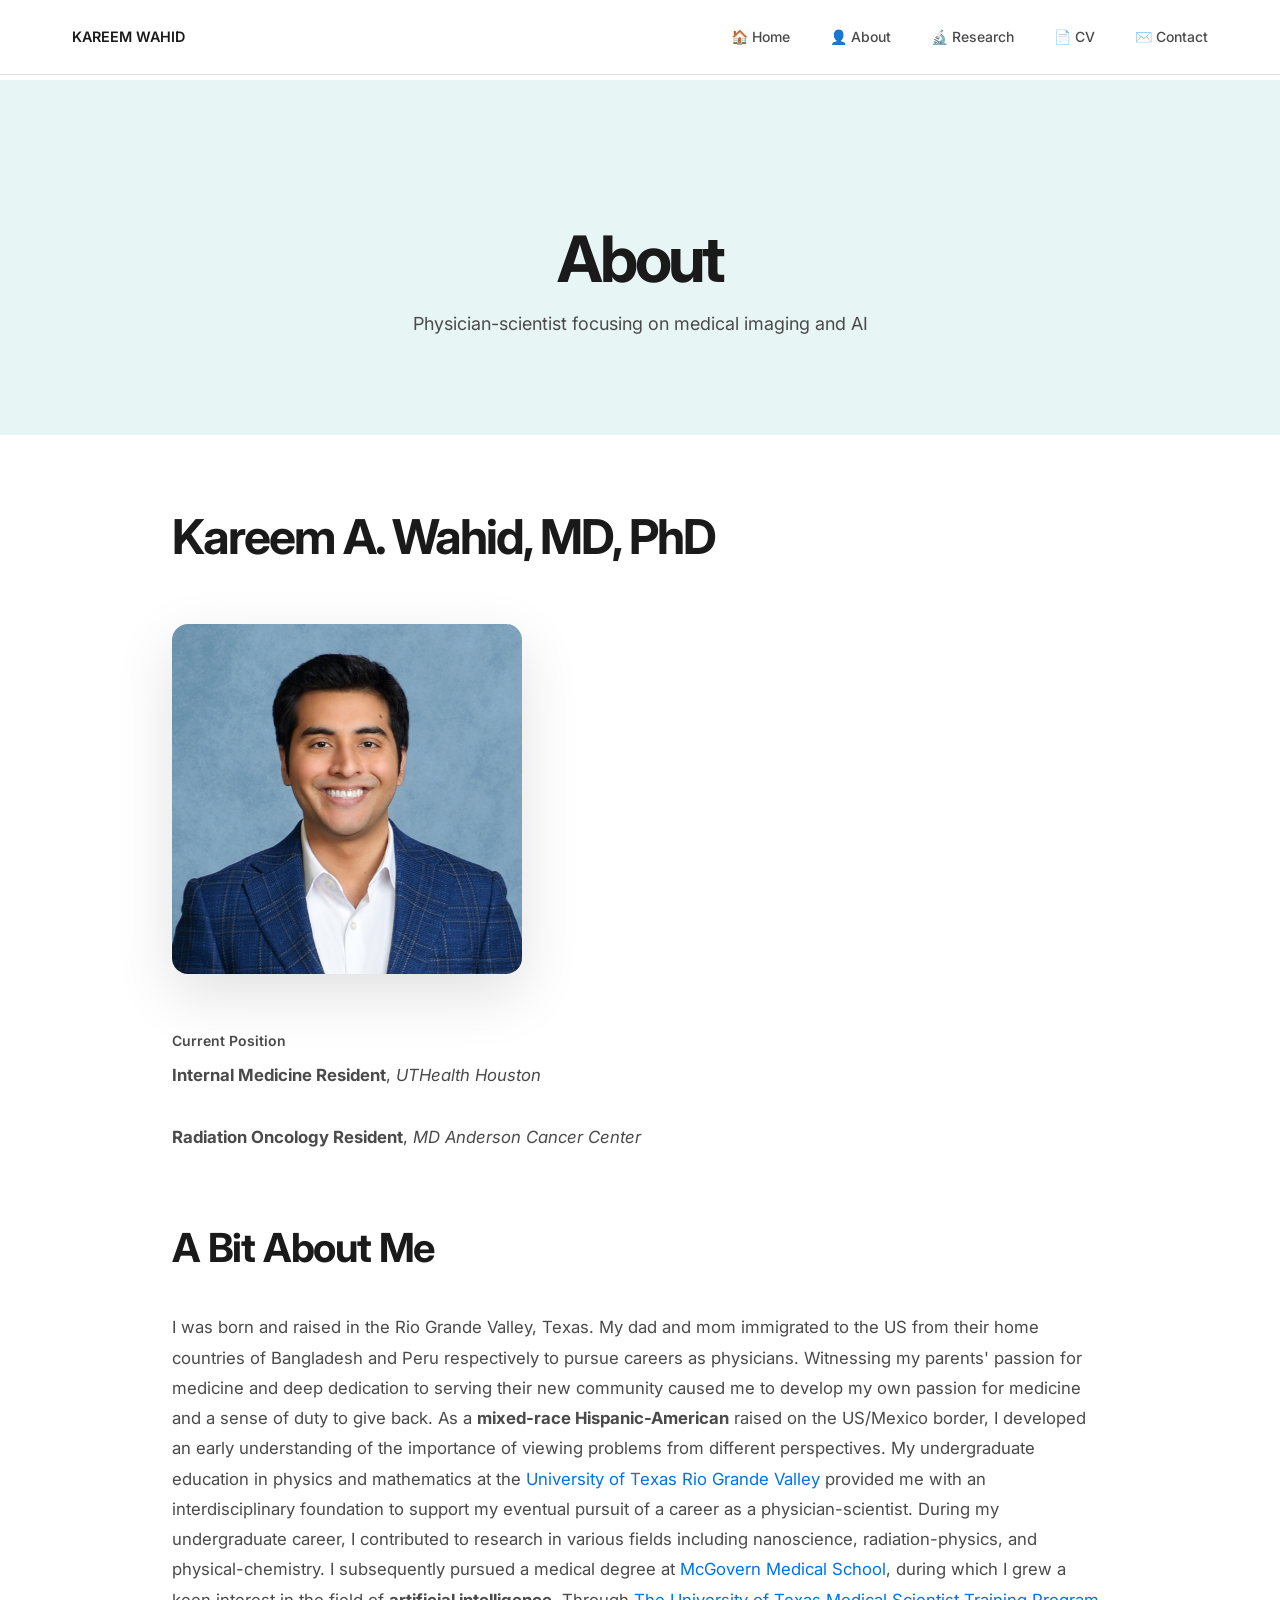
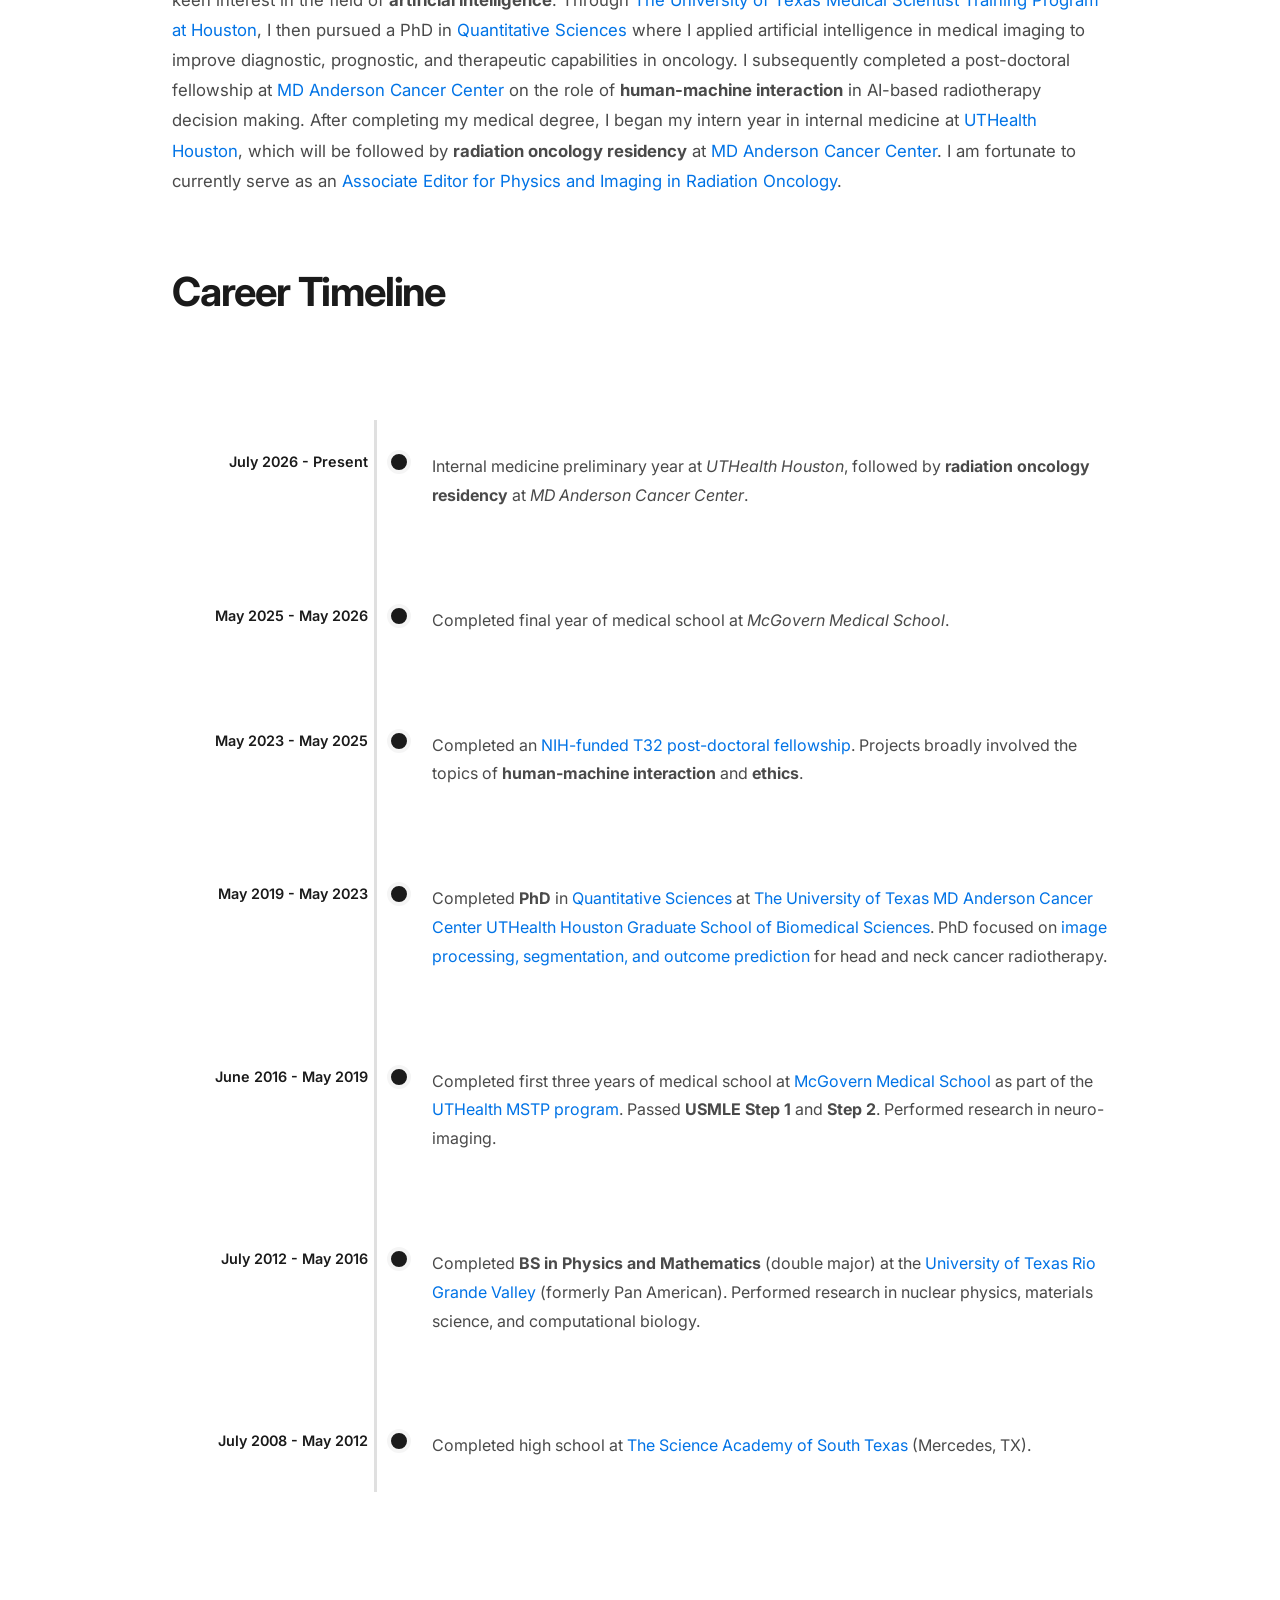
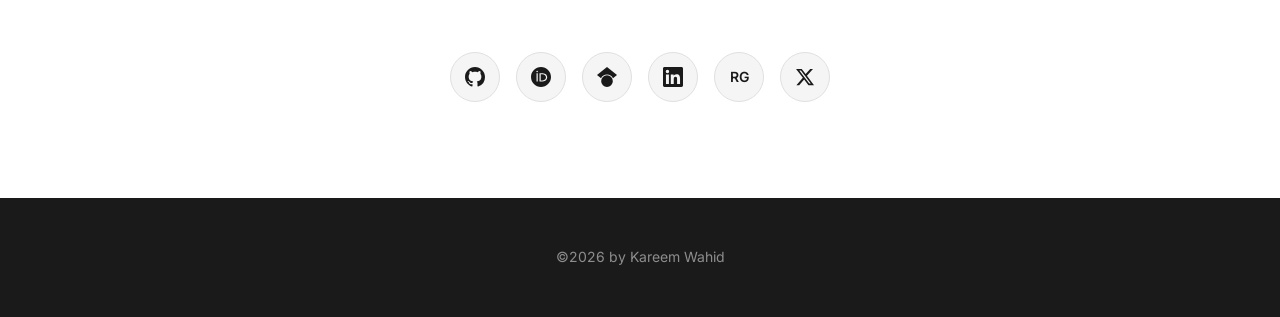
==== commit cd79b7ab: "Add files via upload" ====
--- a/about.html
+++ b/about.html
@@ -80,7 +80,11 @@
 
     <div class="content">
         <h1>Kareem A. Wahid, MD, PhD</h1>
-        
+
+        <div class="hero-image" style="margin: 0 0 3rem;">
+            <img src="headshot_2.jpg" alt="Headshot of Kareem A. Wahid">
+        </div>
+
         <div class="info-section">
             <h3>Current Position</h3>
             <p><strong>Internal Medicine Resident</strong>, <em>UTHealth Houston</em></p>
@@ -88,10 +92,17 @@
         </div>
 
         <h2>A Bit About Me</h2>
-        <p>I was born and raised in the Rio Grande Valley, Texas. My dad and mom immigrated to the US from their home countries of Bangladesh and Peru respectively to pursue careers as physicians. Witnessing my parents' passion for medicine and deep dedication to serving their new community caused me to develop my own passion for medicine and a sense of duty to give back. As a <strong>mixed-race Hispanic-American</strong> raised on the US/Mexico border, I developed an early understanding of the importance of viewing problems from different perspectives. My undergraduate education in physics and mathematics at the <a href="https://www.utrgv.edu/physics/" target="_blank">University of Texas Rio Grande Valley</a> provided me with an interdisciplinary foundation to support my eventual pursuit of a career as a physician-scientist. During my undergraduate career, I contributed to research in various fields including nanoscience, radiation-physics, and physical-chemistry. I subsequently pursued a medical degree at <a href="https://med.uth.edu/" target="_blank">McGovern Medical School</a>, during which I grew a keen interest in the field of <strong>artificial intelligence</strong>. Through <a href="https://gsbs.uth.edu/mdphd/" target="_blank">The University of Texas Medical Scientist Training Program at Houston</a>, I then pursued a PhD in <a href="https://gsbs.uth.edu/quantitative-sciences/" target="_blank">Quantitative Sciences</a> where I applied artificial intelligence in medical imaging to improve diagnostic, prognostic, and therapeutic capabilities in oncology. I subsequently completed a post-doctoral fellowship at <a href="https://www.mdanderson.org/" target="_blank">MD Anderson Cancer Center</a> on the role of <strong>human-machine interaction</strong> in AI-based radiotherapy decision making. I am currently a 4th year medical student and am applying for <strong>radiation oncology residency</strong>. I am fortunate to currently serve as an <a href="https://www.phiro.science/content/edboard" target="_blank">Associate Editor for Physics and Imaging in Radiation Oncology</a>.</p>
+        <p>I was born and raised in the Rio Grande Valley, Texas. My dad and mom immigrated to the US from their home countries of Bangladesh and Peru respectively to pursue careers as physicians. Witnessing my parents' passion for medicine and deep dedication to serving their new community caused me to develop my own passion for medicine and a sense of duty to give back. As a <strong>mixed-race Hispanic-American</strong> raised on the US/Mexico border, I developed an early understanding of the importance of viewing problems from different perspectives. My undergraduate education in physics and mathematics at the <a href="https://www.utrgv.edu/physics/" target="_blank">University of Texas Rio Grande Valley</a> provided me with an interdisciplinary foundation to support my eventual pursuit of a career as a physician-scientist. During my undergraduate career, I contributed to research in various fields including nanoscience, radiation-physics, and physical-chemistry. I subsequently pursued a medical degree at <a href="https://med.uth.edu/" target="_blank">McGovern Medical School</a>, during which I grew a keen interest in the field of <strong>artificial intelligence</strong>. Through <a href="https://gsbs.uth.edu/mdphd/" target="_blank">The University of Texas Medical Scientist Training Program at Houston</a>, I then pursued a PhD in <a href="https://gsbs.uth.edu/quantitative-sciences/" target="_blank">Quantitative Sciences</a> where I applied artificial intelligence in medical imaging to improve diagnostic, prognostic, and therapeutic capabilities in oncology. I subsequently completed a post-doctoral fellowship at <a href="https://www.mdanderson.org/" target="_blank">MD Anderson Cancer Center</a> on the role of <strong>human-machine interaction</strong> in AI-based radiotherapy decision making. After completing my medical degree, I began my intern year in internal medicine at <a href="https://med.uth.edu/" target="_blank">UTHealth Houston</a>, which will be followed by <strong>radiation oncology residency</strong> at <a href="https://www.mdanderson.org/" target="_blank">MD Anderson Cancer Center</a>. I am fortunate to currently serve as an <a href="https://www.phiro.science/content/edboard" target="_blank">Associate Editor for Physics and Imaging in Radiation Oncology</a>.</p>
 
         <h2>Career Timeline</h2>
         <div class="timeline">
+            <div class="timeline-item">
+                <div class="timeline-year">July 2026 - Present</div>
+                <div class="timeline-content">
+                    <p>Internal medicine preliminary year at <em>UTHealth Houston</em>, followed by <strong>radiation oncology residency</strong> at <em>MD Anderson Cancer Center</em>.</p>
+                </div>
+            </div>
+
             <div class="timeline-item">
                 <div class="timeline-year">May 2025 - May 2026</div>
                 <div class="timeline-content">
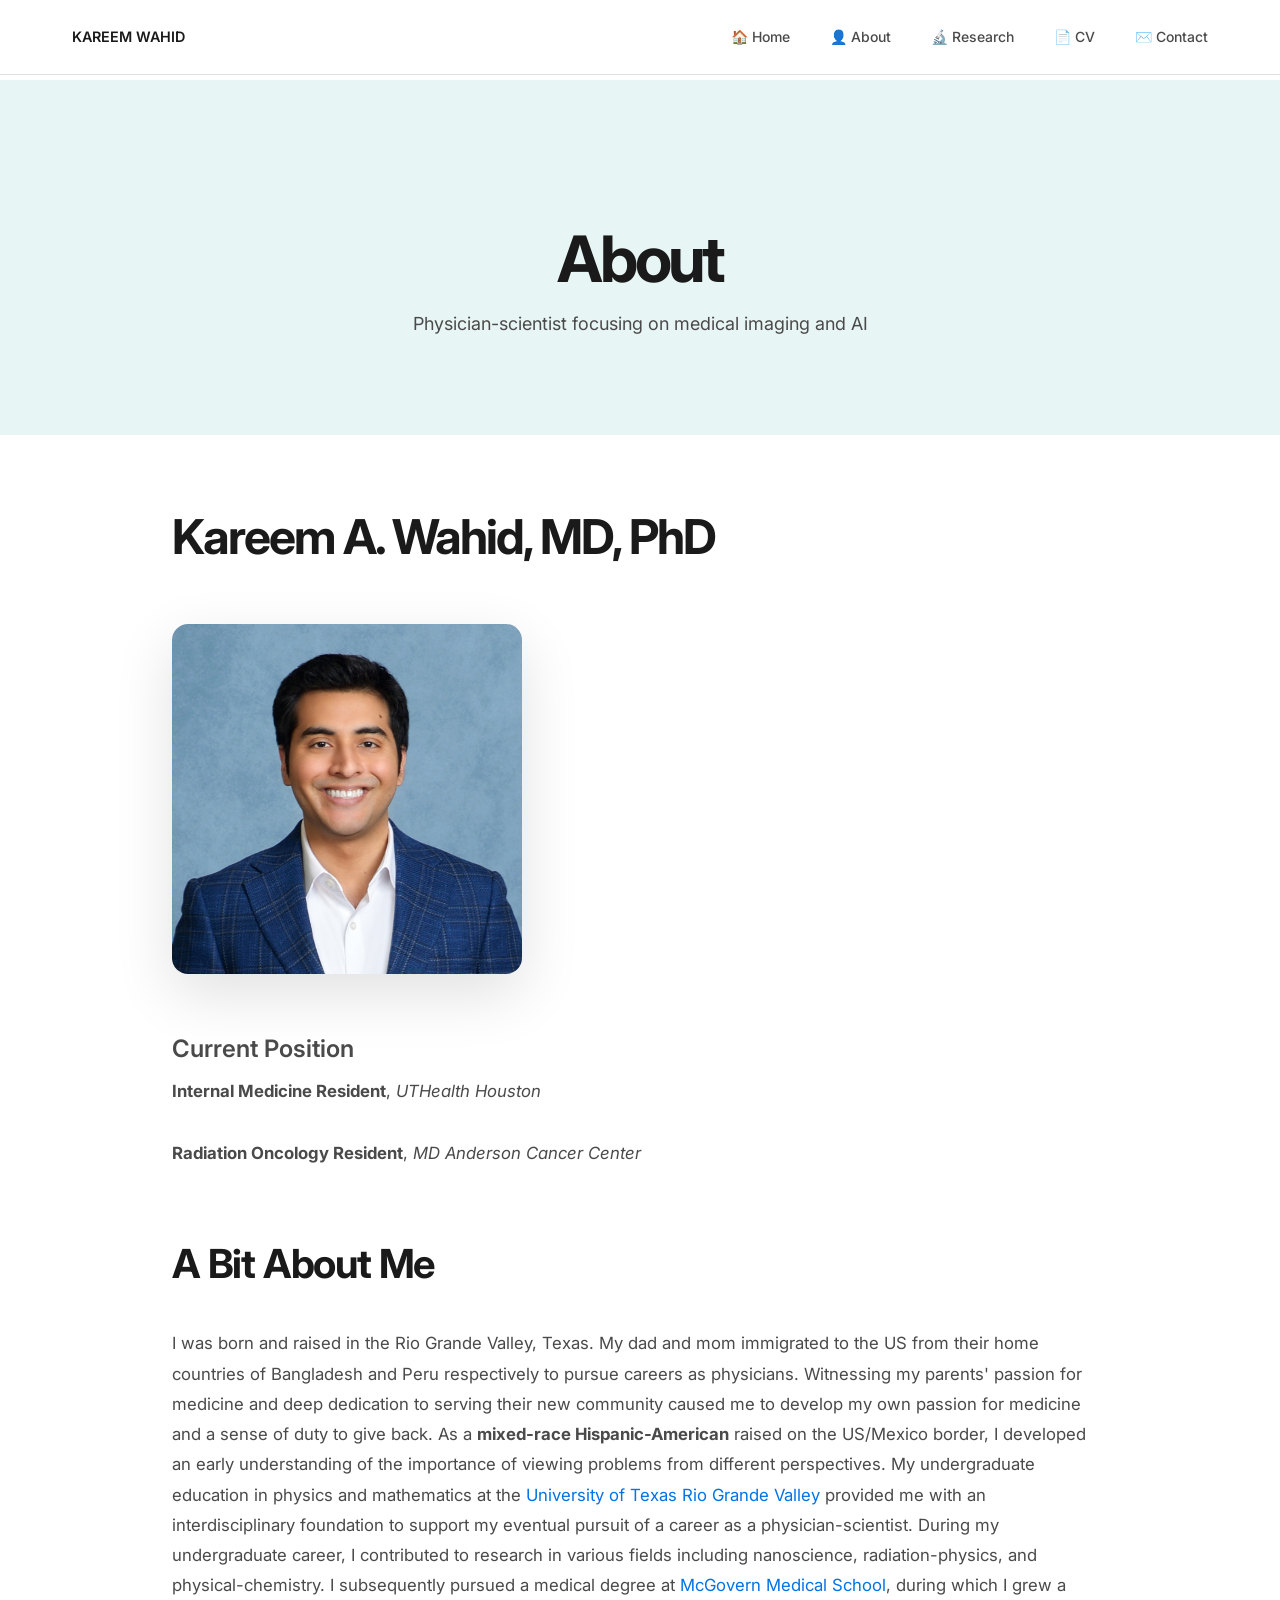
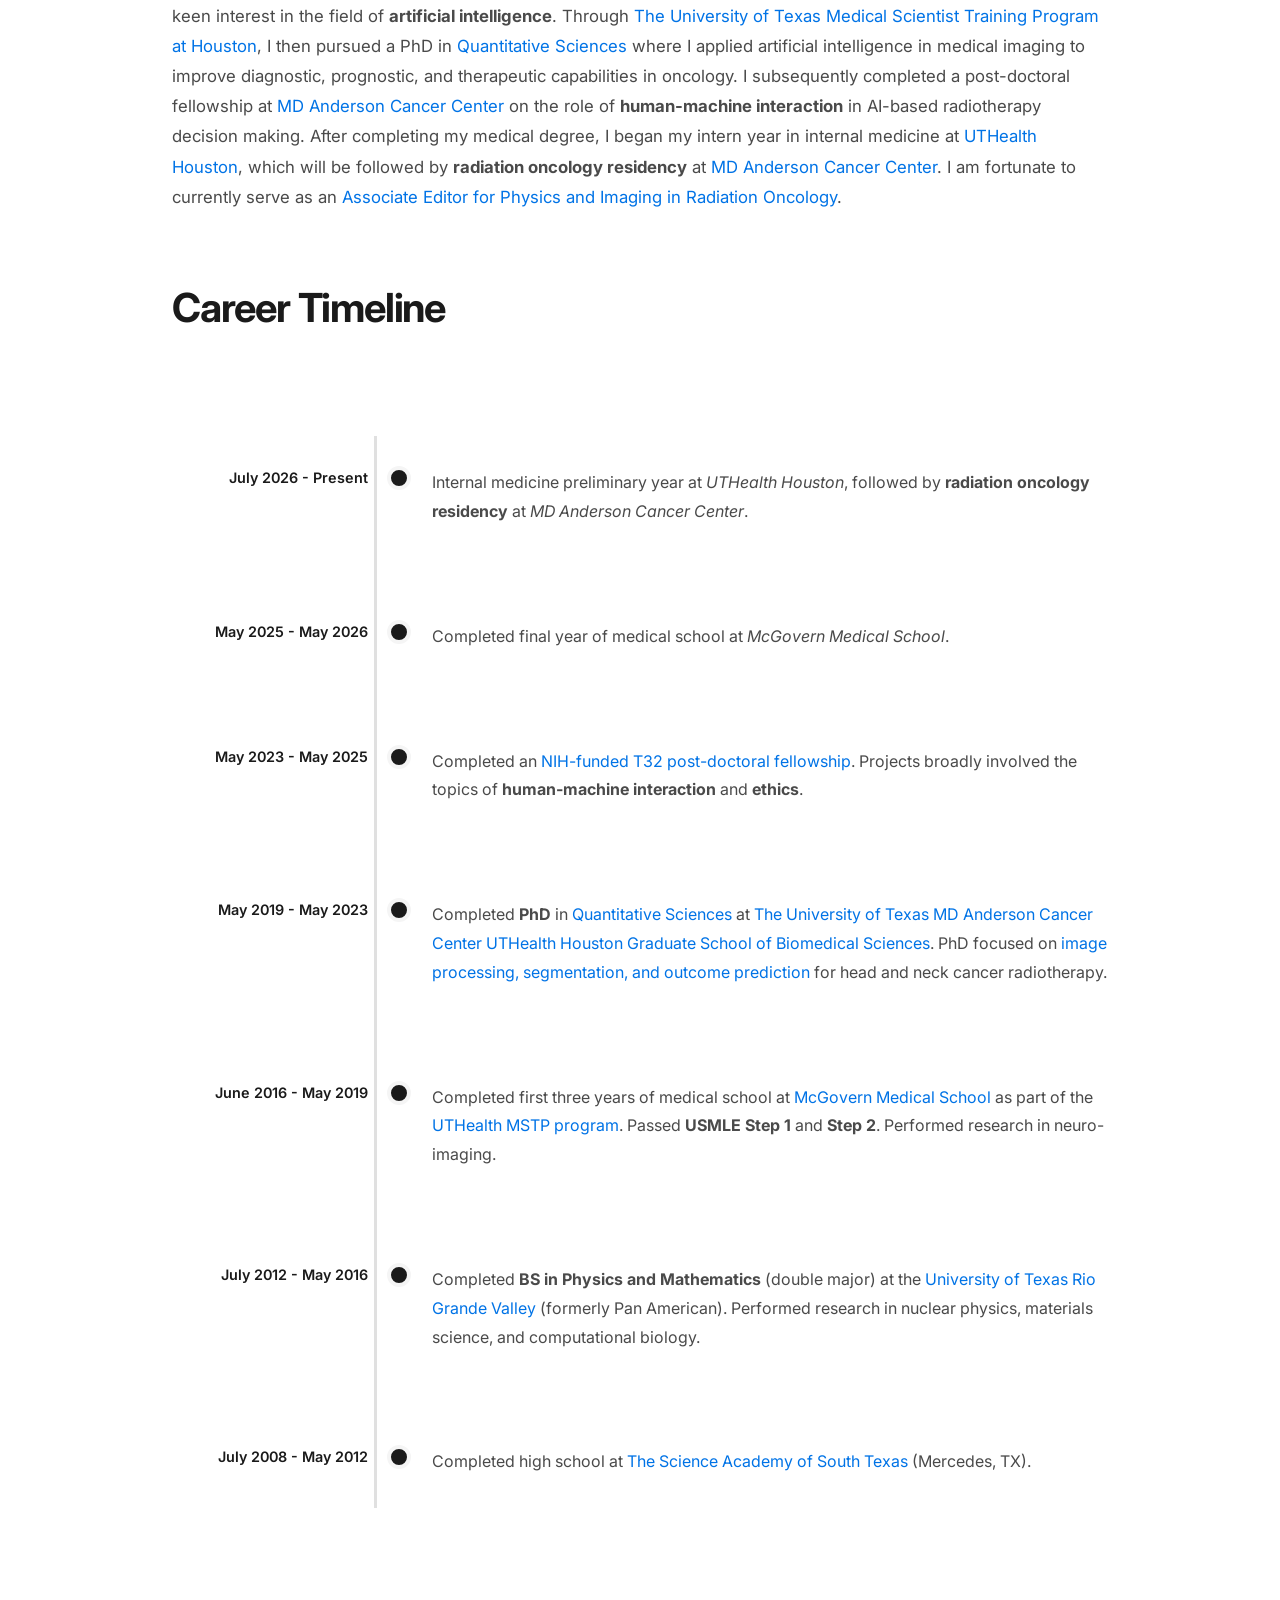
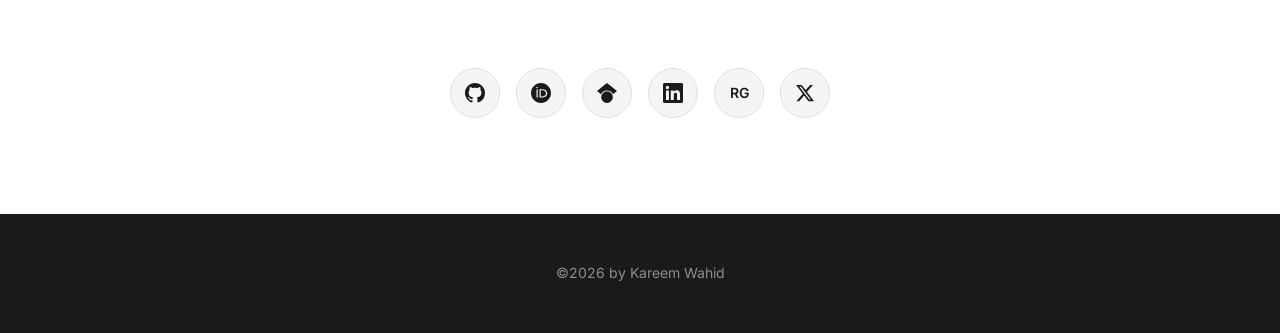
==== commit 4c60c52a: "Add files via upload" ====
--- a/about.html
+++ b/about.html
@@ -26,7 +26,7 @@
         .content { max-width: 1000px; margin: 0 auto; padding: 4rem 2rem; background: var(--bg); }
         .content h1 { font-size: 3rem; font-weight: 700; letter-spacing: -0.04em; margin-bottom: 3rem; }
         .info-section { margin-bottom: 3rem; }
-        .info-section h3 { font-size: 0.875rem; font-weight: 600; color: var(--secondary); margin-bottom: 0.5rem; }
+        .info-section h3 { font-size: 1.5rem; font-weight: 600; color: var(--secondary); margin-bottom: 0.5rem; }
         .info-section p { font-size: 1rem; color: var(--primary); margin-bottom: 0.25rem; }
         .content h2 { font-size: 2.5rem; font-weight: 700; letter-spacing: -0.03em; margin: 4rem 0 2rem; }
         .content p { font-size: 1.05rem; line-height: 1.8; color: var(--secondary); margin-bottom: 2rem; }
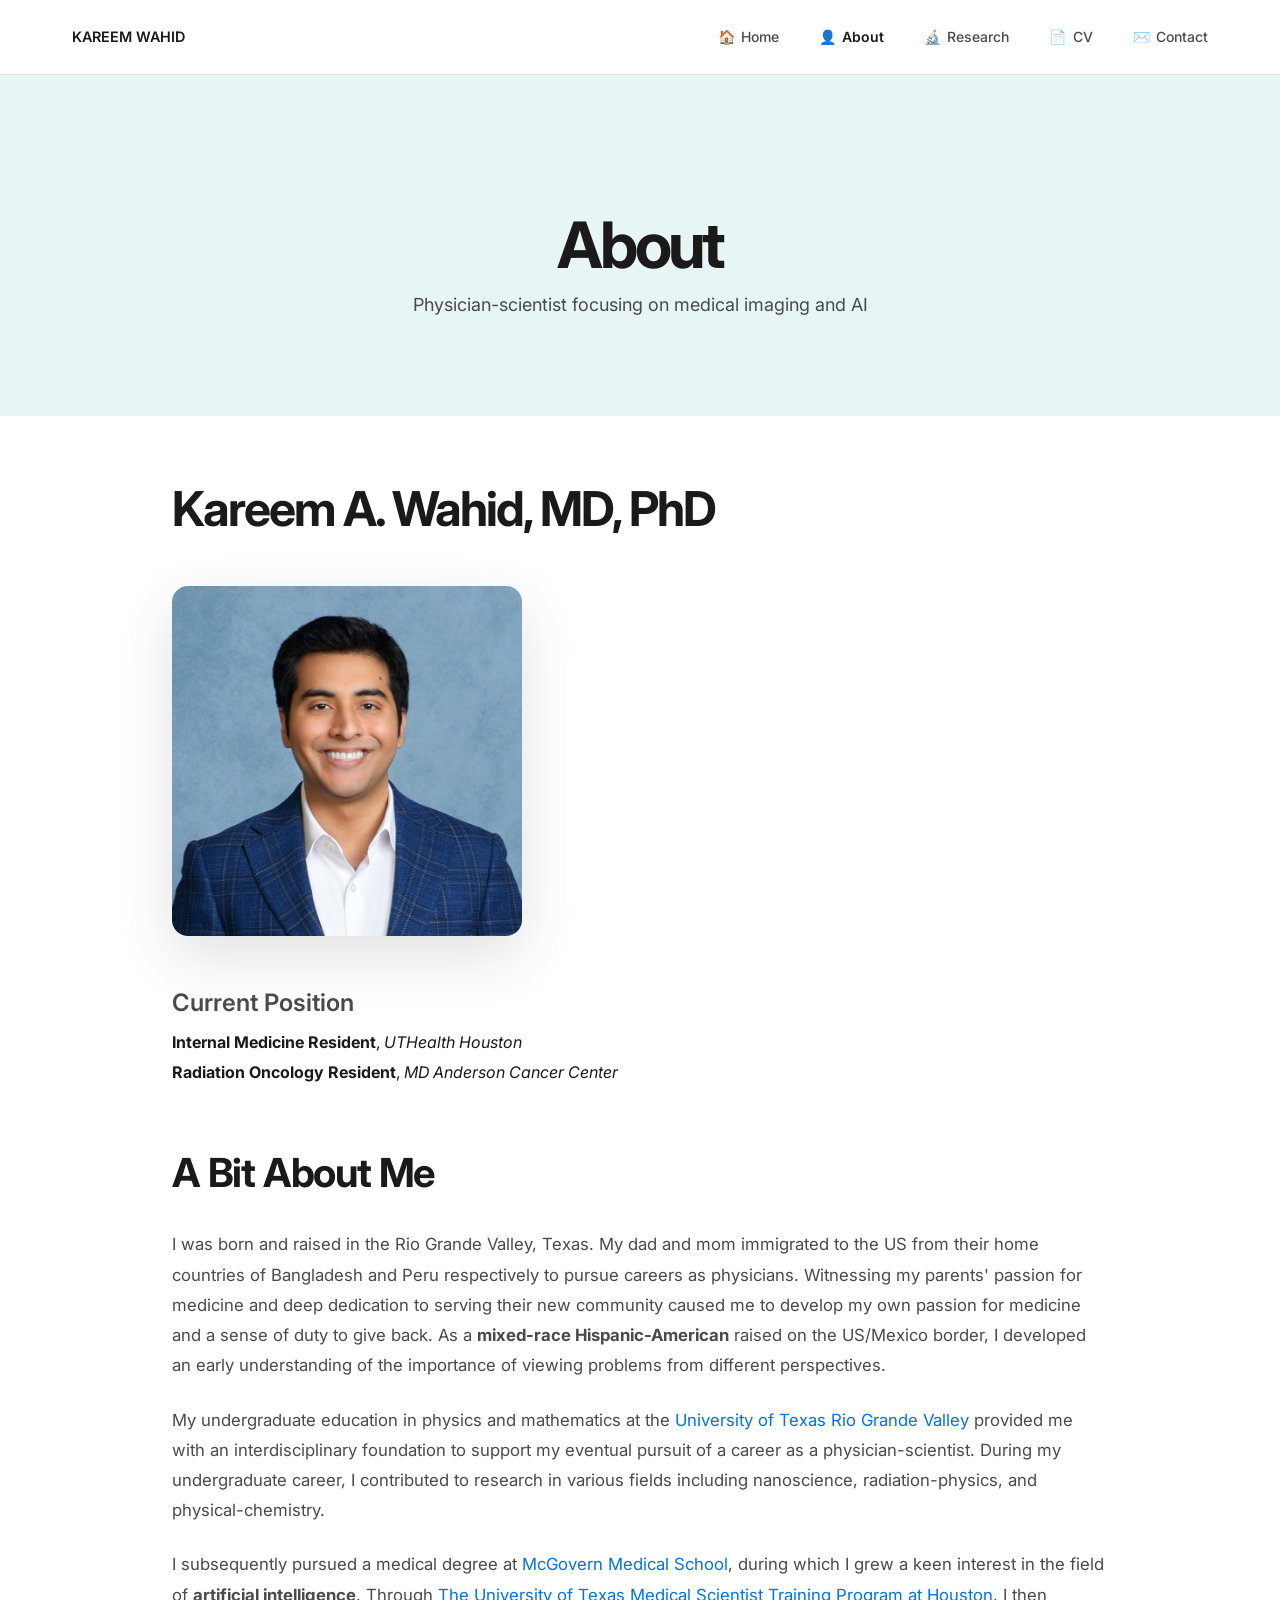
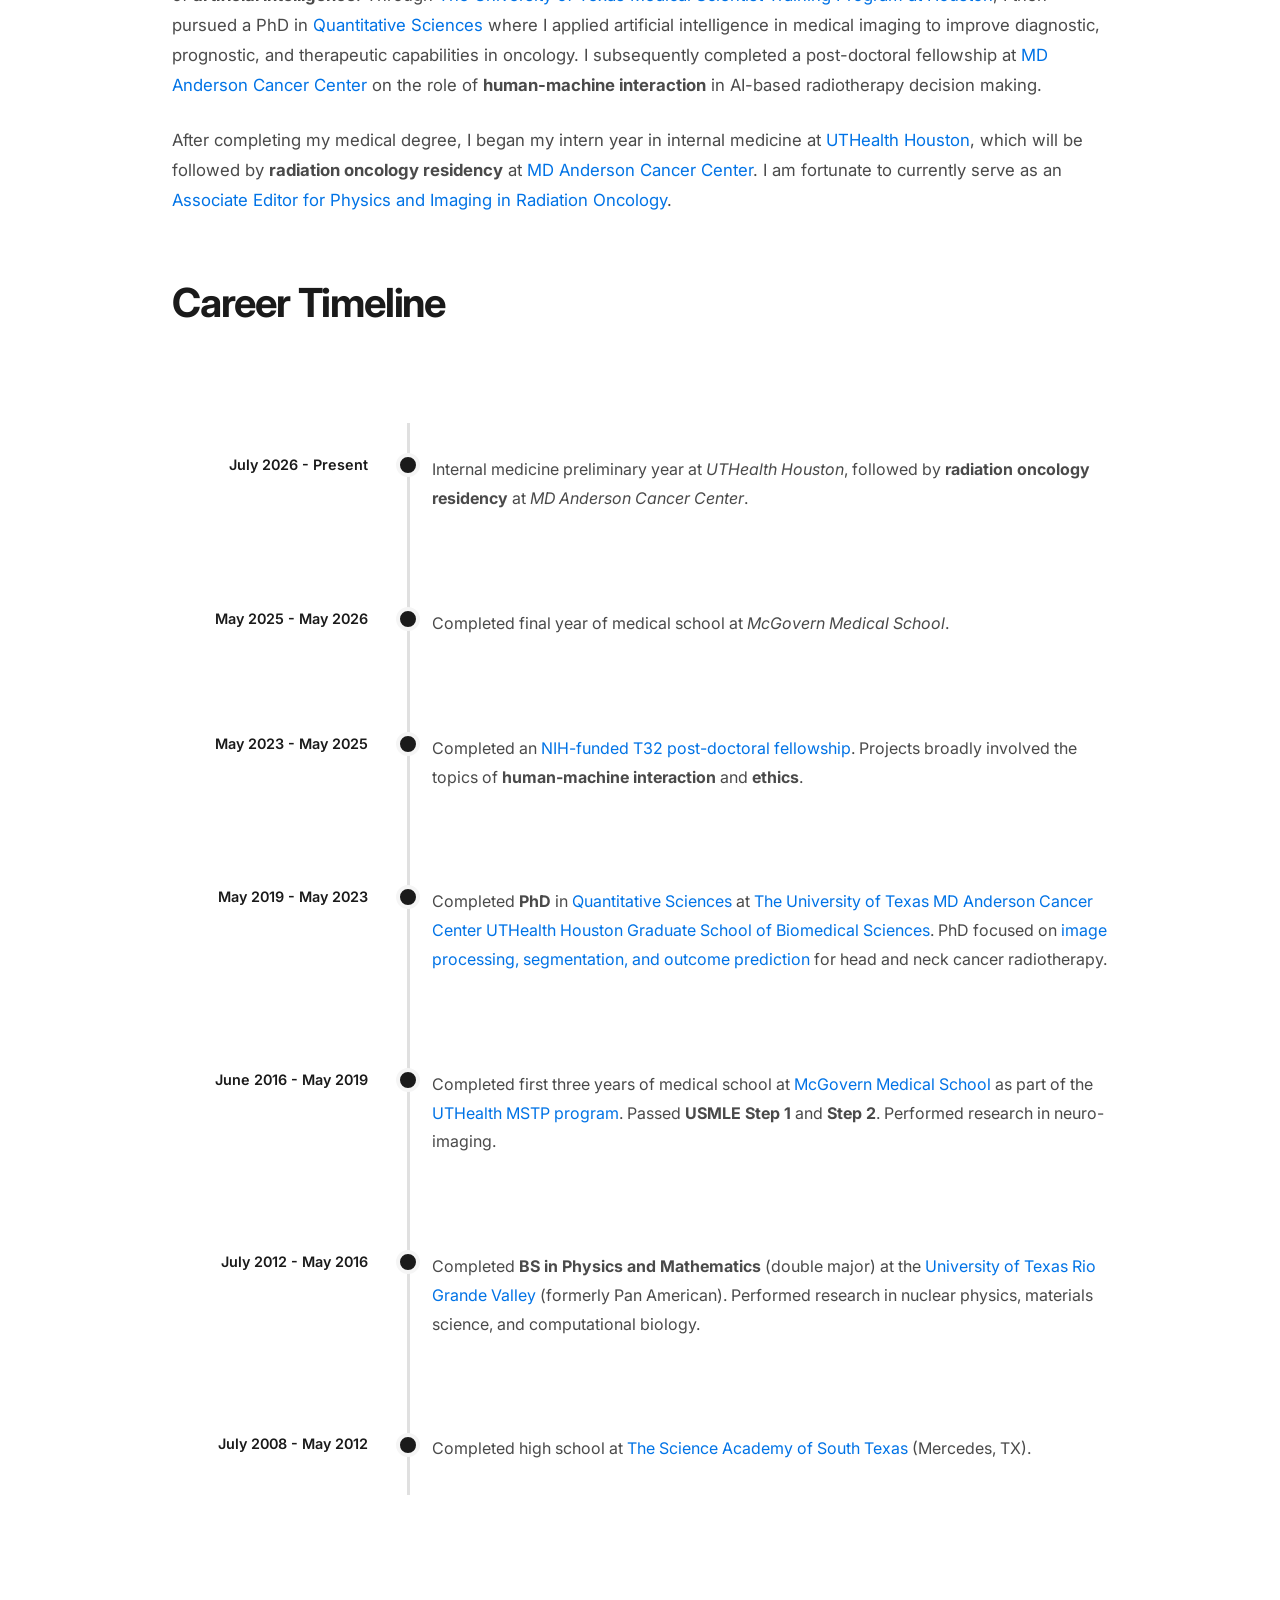
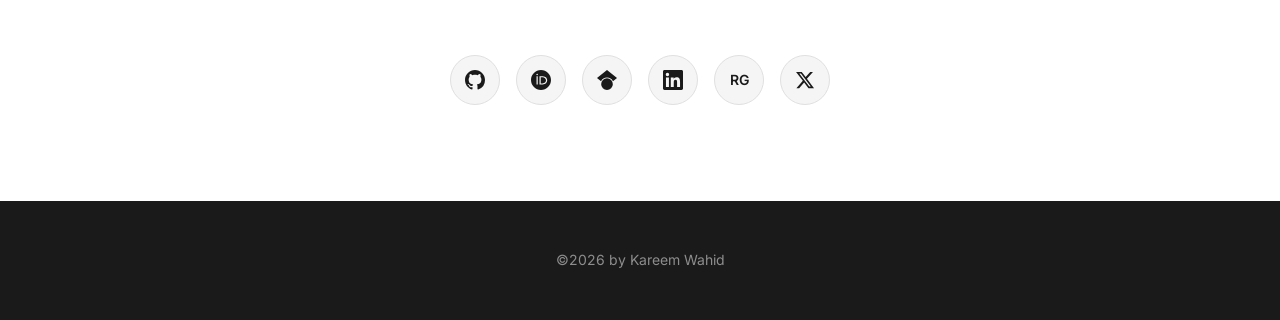
==== commit 65f88b10: "Add files via upload claude code updates" ====
--- a/about.html
+++ b/about.html
@@ -3,86 +3,58 @@
 <head>
     <meta charset="UTF-8">
     <meta name="viewport" content="width=device-width, initial-scale=1.0">
-    <title>About | Kareem Wahid</title>
-    <link href="https://fonts.googleapis.com/css2?family=Inter:wght@300;400;500;600;700&display=swap" rel="stylesheet">
-    <style>
-        * { margin: 0; padding: 0; box-sizing: border-box; }
-        :root { --bg: #ffffff; --surface: #f5f5f5; --primary: #1a1a1a; --secondary: #4a4a4a; --accent: #0073e6; --border: #e0e0e0; --light-teal: #e8f5f5; }
-        body { font-family: 'Inter', -apple-system, sans-serif; background: var(--bg); color: var(--primary); line-height: 1.6; -webkit-font-smoothing: antialiased; }
-        a { color: var(--accent); text-decoration: none; }
-        a:hover { text-decoration: underline; }
-        nav { position: fixed; top: 0; width: 100%; background: rgba(255, 255, 255, 0.9); backdrop-filter: blur(30px); border-bottom: 1px solid var(--border); z-index: 1000; }
-        nav .container { max-width: 1200px; margin: 0 auto; padding: 1.5rem 2rem; display: flex; justify-content: space-between; align-items: center; }
-        nav .logo { font-weight: 600; font-size: 0.9rem; color: var(--primary); text-decoration: none; }
-        nav ul { display: flex; gap: 2.5rem; list-style: none; }
-        nav a { color: var(--secondary); text-decoration: none; font-size: 0.875rem; font-weight: 500; transition: color 0.3s; }
-        nav a:hover { color: var(--primary); }
-        .header { margin-top: 80px; padding: 8rem 0 6rem; background: var(--light-teal); text-align: center; }
-        .header h1 { font-size: 4rem; font-weight: 700; letter-spacing: -0.05em; margin-bottom: 0; }
-        .header p { font-size: 1.125rem; color: var(--secondary); }
-        .hero-section { background: var(--bg); padding-top: 2rem; padding-bottom: 2rem; }
-        .hero-image { max-width: 350px; margin: 2rem auto 2rem; }
-        .hero-image img { width: 100%; border-radius: 16px; box-shadow: 0 20px 60px rgba(0,0,0,0.12); }
-        .content { max-width: 1000px; margin: 0 auto; padding: 4rem 2rem; background: var(--bg); }
-        .content h1 { font-size: 3rem; font-weight: 700; letter-spacing: -0.04em; margin-bottom: 3rem; }
-        .info-section { margin-bottom: 3rem; }
-        .info-section h3 { font-size: 1.5rem; font-weight: 600; color: var(--secondary); margin-bottom: 0.5rem; }
-        .info-section p { font-size: 1rem; color: var(--primary); margin-bottom: 0.25rem; }
-        .content h2 { font-size: 2.5rem; font-weight: 700; letter-spacing: -0.03em; margin: 4rem 0 2rem; }
-        .content p { font-size: 1.05rem; line-height: 1.8; color: var(--secondary); margin-bottom: 2rem; }
-        .timeline { margin-top: 4rem; padding: 4rem 0 4rem 2rem; background: var(--bg); margin-left: -2rem; margin-right: -2rem; padding-left: 4rem; padding-right: 2rem; position: relative; }
-        .timeline::before { content: ''; position: absolute; left: 234px; top: 2rem; bottom: 2rem; width: 3px; background: var(--border); z-index: 0; }
-        .timeline-item { display: grid; grid-template-columns: 180px 1fr; gap: 3rem; margin-bottom: 3rem; padding-bottom: 3rem; border-bottom: none; position: relative; z-index: 1; align-items: start; }
-        .timeline-item:last-child { border-bottom: none; margin-bottom: 0; padding-bottom: 0; }
-        .timeline-year { color: var(--primary); font-weight: 600; font-size: 0.9rem; position: relative; padding-right: 1rem; text-align: right; padding-top: 0; line-height: 1.4; }
-        .timeline-year::after { content: ''; position: absolute; right: -27px; top: 50%; transform: translateY(-50%); width: 16px; height: 16px; background: var(--primary); border-radius: 50%; border: 4px solid var(--surface); z-index: 2; }
-        .timeline-content p { font-size: 1rem; margin: 0; }
-        .social-links { display: flex; gap: 1rem; justify-content: center; margin: 4rem 0; flex-wrap: wrap; }
-        .social-links a { width: 50px; height: 50px; display: flex; align-items: center; justify-content: center; background: var(--surface); border: 1px solid var(--border); border-radius: 50%; color: var(--primary); text-decoration: none; font-size: 1.25rem; transition: all 0.3s; }
-        .social-links a:hover { background: var(--primary); color: white; transform: translateY(-2px); border-color: var(--primary); }
-        .social-links svg { width: 20px; height: 20px; fill: currentColor; }
-        footer { background: var(--primary); color: rgba(255,255,255,0.5); padding: 3rem 0; text-align: center; font-size: 0.875rem; margin-top: 6rem; }
-        @media (max-width: 768px) {
-            nav .container { padding: 1rem 1rem; }
-            nav .logo { font-size: 0.75rem; }
-            nav ul { gap: 0.8rem; }
-            nav a { font-size: 0.7rem; }
-            .header h1 { font-size: 3rem; }
-            .header { padding: 6rem 0 4rem; }
-            .content h1 { font-size: 2.25rem; }
-            .content h2 { font-size: 2rem; }
-            .timeline { padding-left: 2rem; }
-            .timeline::before { display: none; }
-            .timeline-item { grid-template-columns: 1fr; gap: 0.5rem; }
-            .timeline-year { text-align: left; }
-            .timeline-year::after { display: none; }
-        }
-    </style>
+    <title>About | Kareem A. Wahid, MD, PhD</title>
+    <meta name="description" content="Background and career timeline of Kareem A. Wahid, MD, PhD: physics and math in the Rio Grande Valley, an MD/PhD in Houston, and residency in Houston.">
+    <meta name="author" content="Kareem A. Wahid">
+    <link rel="canonical" href="https://kareemwahid.com/about.html">
+
+    <!-- Preview card shown when this page is shared (LinkedIn, X, Slack, iMessage...) -->
+    <meta property="og:type" content="website">
+    <meta property="og:site_name" content="Kareem A. Wahid">
+    <meta property="og:title" content="About | Kareem A. Wahid, MD, PhD">
+    <meta property="og:description" content="Background and career timeline of Kareem A. Wahid, MD, PhD: physics and math in the Rio Grande Valley, an MD/PhD in Houston, and residency in Houston.">
+    <meta property="og:url" content="https://kareemwahid.com/about.html">
+    <meta property="og:image" content="https://kareemwahid.com/kareem-wahid-headshot-2026.jpg">
+    <meta property="og:image:width" content="1200">
+    <meta property="og:image:height" content="1500">
+    <meta property="og:image:alt" content="Portrait of Kareem A. Wahid">
+    <meta name="twitter:card" content="summary">
+
+    <link rel="icon" href="favicon.ico" sizes="any">
+    <link rel="icon" href="favicon.svg" type="image/svg+xml">
+    <link rel="apple-touch-icon" href="apple-touch-icon.png">
+
+    <link rel="preconnect" href="https://fonts.googleapis.com">
+    <link rel="preconnect" href="https://fonts.gstatic.com" crossorigin>
+    <link href="https://fonts.googleapis.com/css2?family=Inter:wght@400;500;600;700&display=swap" rel="stylesheet">
+    <link rel="stylesheet" href="style.css">
 </head>
-<body>
-    <nav>
+<body class="page-about">
+    <a class="skip-link" href="#main">Skip to content</a>
+
+    <nav class="site-nav" aria-label="Main">
         <div class="container">
             <a href="index.html" class="logo">KAREEM WAHID</a>
             <ul>
-                <li><a href="index.html">🏠 Home</a></li>
-                <li><a href="about.html">👤 About</a></li>
-                <li><a href="research.html">🔬 Research</a></li>
-                <li><a href="cv.html">📄 CV</a></li>
-                <li><a href="contact.html">✉️ Contact</a></li>
+                <li><a href="index.html"><span class="nav-emoji" aria-hidden="true">🏠</span>Home</a></li>
+                <li><a href="about.html" aria-current="page"><span class="nav-emoji" aria-hidden="true">👤</span>About</a></li>
+                <li><a href="research.html"><span class="nav-emoji" aria-hidden="true">🔬</span>Research</a></li>
+                <li><a href="cv.html"><span class="nav-emoji" aria-hidden="true">📄</span>CV</a></li>
+                <li><a href="contact.html"><span class="nav-emoji" aria-hidden="true">✉️</span>Contact</a></li>
             </ul>
         </div>
     </nav>
 
-    <div class="header">
+    <header class="header">
         <h1>About</h1>
         <p>Physician-scientist focusing on medical imaging and AI</p>
-    </div>
+    </header>
 
-    <div class="content">
-        <h1>Kareem A. Wahid, MD, PhD</h1>
+    <main id="main" class="content">
+        <h2 class="name-heading">Kareem A. Wahid, MD, PhD</h2>
 
-        <div class="hero-image" style="margin: 0 0 3rem;">
-            <img src="headshot_2.jpg" alt="Headshot of Kareem A. Wahid">
+        <div class="portrait">
+            <img src="headshot_2.jpg" alt="Headshot of Kareem A. Wahid" width="800" height="800">
         </div>
 
         <div class="info-section">
@@ -92,7 +64,13 @@
         </div>
 
         <h2>A Bit About Me</h2>
-        <p>I was born and raised in the Rio Grande Valley, Texas. My dad and mom immigrated to the US from their home countries of Bangladesh and Peru respectively to pursue careers as physicians. Witnessing my parents' passion for medicine and deep dedication to serving their new community caused me to develop my own passion for medicine and a sense of duty to give back. As a <strong>mixed-race Hispanic-American</strong> raised on the US/Mexico border, I developed an early understanding of the importance of viewing problems from different perspectives. My undergraduate education in physics and mathematics at the <a href="https://www.utrgv.edu/physics/" target="_blank">University of Texas Rio Grande Valley</a> provided me with an interdisciplinary foundation to support my eventual pursuit of a career as a physician-scientist. During my undergraduate career, I contributed to research in various fields including nanoscience, radiation-physics, and physical-chemistry. I subsequently pursued a medical degree at <a href="https://med.uth.edu/" target="_blank">McGovern Medical School</a>, during which I grew a keen interest in the field of <strong>artificial intelligence</strong>. Through <a href="https://gsbs.uth.edu/mdphd/" target="_blank">The University of Texas Medical Scientist Training Program at Houston</a>, I then pursued a PhD in <a href="https://gsbs.uth.edu/quantitative-sciences/" target="_blank">Quantitative Sciences</a> where I applied artificial intelligence in medical imaging to improve diagnostic, prognostic, and therapeutic capabilities in oncology. I subsequently completed a post-doctoral fellowship at <a href="https://www.mdanderson.org/" target="_blank">MD Anderson Cancer Center</a> on the role of <strong>human-machine interaction</strong> in AI-based radiotherapy decision making. After completing my medical degree, I began my intern year in internal medicine at <a href="https://med.uth.edu/" target="_blank">UTHealth Houston</a>, which will be followed by <strong>radiation oncology residency</strong> at <a href="https://www.mdanderson.org/" target="_blank">MD Anderson Cancer Center</a>. I am fortunate to currently serve as an <a href="https://www.phiro.science/content/edboard" target="_blank">Associate Editor for Physics and Imaging in Radiation Oncology</a>.</p>
+        <p>I was born and raised in the Rio Grande Valley, Texas. My dad and mom immigrated to the US from their home countries of Bangladesh and Peru respectively to pursue careers as physicians. Witnessing my parents' passion for medicine and deep dedication to serving their new community caused me to develop my own passion for medicine and a sense of duty to give back. As a <strong>mixed-race Hispanic-American</strong> raised on the US/Mexico border, I developed an early understanding of the importance of viewing problems from different perspectives.</p>
+
+        <p>My undergraduate education in physics and mathematics at the <a href="https://www.utrgv.edu/cos/schools-and-departments/physics-and-astronomy/" target="_blank" rel="noopener">University of Texas Rio Grande Valley</a> provided me with an interdisciplinary foundation to support my eventual pursuit of a career as a physician-scientist. During my undergraduate career, I contributed to research in various fields including nanoscience, radiation-physics, and physical-chemistry.</p>
+
+        <p>I subsequently pursued a medical degree at <a href="https://med.uth.edu/" target="_blank" rel="noopener">McGovern Medical School</a>, during which I grew a keen interest in the field of <strong>artificial intelligence</strong>. Through <a href="https://gsbs.uth.edu/mdphd/" target="_blank" rel="noopener">The University of Texas Medical Scientist Training Program at Houston</a>, I then pursued a PhD in <a href="https://gsbs.uth.edu/biomedical-data-ai-decision-sciences/" target="_blank" rel="noopener">Quantitative Sciences</a> where I applied artificial intelligence in medical imaging to improve diagnostic, prognostic, and therapeutic capabilities in oncology. I subsequently completed a post-doctoral fellowship at <a href="https://www.mdanderson.org/" target="_blank" rel="noopener">MD Anderson Cancer Center</a> on the role of <strong>human-machine interaction</strong> in AI-based radiotherapy decision making.</p>
+
+        <p>After completing my medical degree, I began my intern year in internal medicine at <a href="https://med.uth.edu/" target="_blank" rel="noopener">UTHealth Houston</a>, which will be followed by <strong>radiation oncology residency</strong> at <a href="https://www.mdanderson.org/" target="_blank" rel="noopener">MD Anderson Cancer Center</a>. I am fortunate to currently serve as an <a href="https://www.phiro.science/content/edboard" target="_blank" rel="noopener">Associate Editor for Physics and Imaging in Radiation Oncology</a>.</p>
 
         <h2>Career Timeline</h2>
         <div class="timeline">
@@ -113,63 +91,64 @@
             <div class="timeline-item">
                 <div class="timeline-year">May 2023 - May 2025</div>
                 <div class="timeline-content">
-                    <p>Completed an <a href="https://www.mdanderson.org/education-training/clinical-research-training/postdoctoral-training/postdoctoral-fellowships/igct-t32-training-program.html" target="_blank">NIH-funded T32 post-doctoral fellowship</a>. Projects broadly involved the topics of <strong>human-machine interaction</strong> and <strong>ethics</strong>.</p>
+                    <p>Completed an <a href="https://www.mdanderson.org/education-training/research-training/postdoctoral-training/postdoctoral-fellowships/igct-t32-training-program.html" target="_blank" rel="noopener">NIH-funded T32 post-doctoral fellowship</a>. Projects broadly involved the topics of <strong>human-machine interaction</strong> and <strong>ethics</strong>.</p>
                 </div>
             </div>
 
             <div class="timeline-item">
                 <div class="timeline-year">May 2019 - May 2023</div>
                 <div class="timeline-content">
-                    <p>Completed <strong>PhD</strong> in <a href="https://gsbs.uth.edu/quantitative-sciences/" target="_blank">Quantitative Sciences</a> at <a href="https://gsbs.uth.edu/" target="_blank">The University of Texas MD Anderson Cancer Center UTHealth Houston Graduate School of Biomedical Sciences</a>. PhD focused on <a href="research.html">image processing, segmentation, and outcome prediction</a> for head and neck cancer radiotherapy.</p>
+                    <p>Completed <strong>PhD</strong> in <a href="https://gsbs.uth.edu/biomedical-data-ai-decision-sciences/" target="_blank" rel="noopener">Quantitative Sciences</a> at <a href="https://gsbs.uth.edu/" target="_blank" rel="noopener">The University of Texas MD Anderson Cancer Center UTHealth Houston Graduate School of Biomedical Sciences</a>. PhD focused on <a href="research.html">image processing, segmentation, and outcome prediction</a> for head and neck cancer radiotherapy.</p>
                 </div>
             </div>
 
             <div class="timeline-item">
                 <div class="timeline-year">June 2016 - May 2019</div>
                 <div class="timeline-content">
-                    <p>Completed first three years of medical school at <a href="https://med.uth.edu/" target="_blank">McGovern Medical School</a> as part of the <a href="https://gsbs.uth.edu/mdphd/" target="_blank">UTHealth MSTP program</a>. Passed <strong>USMLE Step 1</strong> and <strong>Step 2</strong>. Performed research in neuro-imaging.</p>
+                    <p>Completed first three years of medical school at <a href="https://med.uth.edu/" target="_blank" rel="noopener">McGovern Medical School</a> as part of the <a href="https://gsbs.uth.edu/mdphd/" target="_blank" rel="noopener">UTHealth MSTP program</a>. Passed <strong>USMLE Step 1</strong> and <strong>Step 2</strong>. Performed research in neuro-imaging.</p>
                 </div>
             </div>
 
             <div class="timeline-item">
                 <div class="timeline-year">July 2012 - May 2016</div>
                 <div class="timeline-content">
-                    <p>Completed <strong>BS in Physics and Mathematics</strong> (double major) at the <a href="https://www.utrgv.edu/physics/" target="_blank">University of Texas Rio Grande Valley</a> (formerly Pan American). Performed research in nuclear physics, materials science, and computational biology.</p>
+                    <p>Completed <strong>BS in Physics and Mathematics</strong> (double major) at the <a href="https://www.utrgv.edu/cos/schools-and-departments/physics-and-astronomy/" target="_blank" rel="noopener">University of Texas Rio Grande Valley</a> (formerly Pan American). Performed research in nuclear physics, materials science, and computational biology.</p>
                 </div>
             </div>
 
             <div class="timeline-item">
                 <div class="timeline-year">July 2008 - May 2012</div>
                 <div class="timeline-content">
-                    <p>Completed high school at <a href="https://scienceacademy.stisd.net/" target="_blank">The Science Academy of South Texas</a> (Mercedes, TX).</p>
+                    <p>Completed high school at <a href="https://scienceacademy.stisd.net/" target="_blank" rel="noopener">The Science Academy of South Texas</a> (Mercedes, TX).</p>
                 </div>
             </div>
         </div>
-    </div>
+    </main>
 
-    <div class="social-links">
-        <a href="https://github.com/kwahid" target="_blank" aria-label="GitHub">
-            <svg viewBox="0 0 24 24"><path d="M12 0C5.37 0 0 5.37 0 12c0 5.31 3.435 9.795 8.205 11.385.6.105.825-.255.825-.57 0-.285-.015-1.23-.015-2.235-3.015.555-3.795-.735-4.035-1.41-.135-.345-.72-1.41-1.23-1.695-.42-.225-1.02-.78-.015-.795.945-.015 1.62.87 1.845 1.23 1.08 1.815 2.805 1.305 3.495.99.105-.78.42-1.305.765-1.605-2.67-.3-5.46-1.335-5.46-5.925 0-1.305.465-2.385 1.23-3.225-.12-.3-.54-1.53.12-3.18 0 0 1.005-.315 3.3 1.23.96-.27 1.98-.405 3-.405s2.04.135 3 .405c2.295-1.56 3.3-1.23 3.3-1.23.66 1.65.24 2.88.12 3.18.765.84 1.23 1.905 1.23 3.225 0 4.605-2.805 5.625-5.475 5.925.435.375.81 1.095.81 2.22 0 1.605-.015 2.895-.015 3.3 0 .315.225.69.825.57A12.02 12.02 0 0024 12c0-6.63-5.37-12-12-12z"/></svg>
+    <aside class="social-links" aria-label="Profiles on other sites">
+        <a href="https://github.com/kwahid" target="_blank" rel="me noopener" aria-label="GitHub">
+            <svg aria-hidden="true" viewBox="0 0 24 24"><path d="M12 0C5.37 0 0 5.37 0 12c0 5.31 3.435 9.795 8.205 11.385.6.105.825-.255.825-.57 0-.285-.015-1.23-.015-2.235-3.015.555-3.795-.735-4.035-1.41-.135-.345-.72-1.41-1.23-1.695-.42-.225-1.02-.78-.015-.795.945-.015 1.62.87 1.845 1.23 1.08 1.815 2.805 1.305 3.495.99.105-.78.42-1.305.765-1.605-2.67-.3-5.46-1.335-5.46-5.925 0-1.305.465-2.385 1.23-3.225-.12-.3-.54-1.53.12-3.18 0 0 1.005-.315 3.3 1.23.96-.27 1.98-.405 3-.405s2.04.135 3 .405c2.295-1.56 3.3-1.23 3.3-1.23.66 1.65.24 2.88.12 3.18.765.84 1.23 1.905 1.23 3.225 0 4.605-2.805 5.625-5.475 5.925.435.375.81 1.095.81 2.22 0 1.605-.015 2.895-.015 3.3 0 .315.225.69.825.57A12.02 12.02 0 0024 12c0-6.63-5.37-12-12-12z"/></svg>
         </a>
-        <a href="https://orcid.org/0000-0002-0503-0175" target="_blank" aria-label="ORCID">
-            <svg viewBox="0 0 24 24"><path d="M12 0C5.372 0 0 5.372 0 12s5.372 12 12 12 12-5.372 12-12S18.628 0 12 0zM7.369 4.378c.525 0 .947.431.947.947s-.422.947-.947.947a.95.95 0 0 1-.947-.947c0-.525.422-.947.947-.947zm-.722 3.038h1.444v10.041H6.647V7.416zm3.562 0h3.9c3.712 0 5.344 2.653 5.344 5.025 0 2.578-2.016 5.016-5.325 5.016h-3.919V7.416zm1.444 1.303v7.444h2.297c2.359 0 4.053-1.666 4.053-3.722 0-2.056-1.694-3.722-4.053-3.722h-2.297z"/></svg>
+        <a href="https://orcid.org/0000-0002-0503-0175" target="_blank" rel="me noopener" aria-label="ORCID">
+            <svg aria-hidden="true" viewBox="0 0 24 24"><path d="M12 0C5.372 0 0 5.372 0 12s5.372 12 12 12 12-5.372 12-12S18.628 0 12 0zM7.369 4.378c.525 0 .947.431.947.947s-.422.947-.947.947a.95.95 0 0 1-.947-.947c0-.525.422-.947.947-.947zm-.722 3.038h1.444v10.041H6.647V7.416zm3.562 0h3.9c3.712 0 5.344 2.653 5.344 5.025 0 2.578-2.016 5.016-5.325 5.016h-3.919V7.416zm1.444 1.303v7.444h2.297c2.359 0 4.053-1.666 4.053-3.722 0-2.056-1.694-3.722-4.053-3.722h-2.297z"/></svg>
         </a>
-        <a href="https://scholar.google.com/citations?hl=en&user=whrnQUUAAAAJ" target="_blank" aria-label="Google Scholar">
-            <svg viewBox="0 0 24 24"><path d="M12 24a7 7 0 1 1 0-14 7 7 0 0 1 0 14zm0-24L0 9.5l4.838 3.94A8 8 0 0 1 12 9a8 8 0 0 1 7.162 4.44L24 9.5z"/></svg>
+        <a href="https://scholar.google.com/citations?hl=en&amp;user=whrnQUUAAAAJ" target="_blank" rel="me noopener" aria-label="Google Scholar">
+            <svg aria-hidden="true" viewBox="0 0 24 24"><path d="M12 24a7 7 0 1 1 0-14 7 7 0 0 1 0 14zm0-24L0 9.5l4.838 3.94A8 8 0 0 1 12 9a8 8 0 0 1 7.162 4.44L24 9.5z"/></svg>
         </a>
-        <a href="https://www.linkedin.com/in/kareem-wahid-307241178/" target="_blank" aria-label="LinkedIn">
-            <svg viewBox="0 0 24 24"><path d="M20.447 20.452h-3.554v-5.569c0-1.328-.027-3.037-1.852-3.037-1.853 0-2.136 1.445-2.136 2.939v5.667H9.351V9h3.414v1.561h.046c.477-.9 1.637-1.85 3.37-1.85 3.601 0 4.267 2.37 4.267 5.455v6.286zM5.337 7.433a2.062 2.062 0 0 1-2.063-2.065 2.064 2.064 0 1 1 2.063 2.065zm1.782 13.019H3.555V9h3.564v11.452zM22.225 0H1.771C.792 0 0 .774 0 1.729v20.542C0 23.227.792 24 1.771 24h20.451C23.2 24 24 23.227 24 22.271V1.729C24 .774 23.2 0 22.222 0h.003z"/></svg>
+        <a href="https://www.linkedin.com/in/kareem-wahid-307241178/" target="_blank" rel="me noopener" aria-label="LinkedIn">
+            <svg aria-hidden="true" viewBox="0 0 24 24"><path d="M20.447 20.452h-3.554v-5.569c0-1.328-.027-3.037-1.852-3.037-1.853 0-2.136 1.445-2.136 2.939v5.667H9.351V9h3.414v1.561h.046c.477-.9 1.637-1.85 3.37-1.85 3.601 0 4.267 2.37 4.267 5.455v6.286zM5.337 7.433a2.062 2.062 0 0 1-2.063-2.065 2.064 2.064 0 1 1 2.063 2.065zm1.782 13.019H3.555V9h3.564v11.452zM22.225 0H1.771C.792 0 0 .774 0 1.729v20.542C0 23.227.792 24 1.771 24h20.451C23.2 24 24 23.227 24 22.271V1.729C24 .774 23.2 0 22.222 0h.003z"/></svg>
         </a>
-        <a href="https://www.researchgate.net/profile/Kareem-Wahid" target="_blank" aria-label="ResearchGate">
-            <span style="font-weight: 600; font-size: 14px;">RG</span>
+        <a href="https://www.researchgate.net/profile/Kareem-Wahid" target="_blank" rel="me noopener" aria-label="ResearchGate">RG</a>
+        <a href="https://x.com/Kareem_A_Wahid" target="_blank" rel="me noopener" aria-label="X">
+            <svg aria-hidden="true" viewBox="0 0 24 24"><path d="M18.244 2.25h3.308l-7.227 8.26 8.502 11.24H16.17l-5.214-6.817L4.99 21.75H1.68l7.73-8.835L1.254 2.25H8.08l4.713 6.231zm-1.161 17.52h1.833L7.084 4.126H5.117z"/></svg>
         </a>
-        <a href="https://twitter.com/kareem_a_wahid" target="_blank" aria-label="X">
-            <svg viewBox="0 0 24 24"><path d="M18.244 2.25h3.308l-7.227 8.26 8.502 11.24H16.17l-5.214-6.817L4.99 21.75H1.68l7.73-8.835L1.254 2.25H8.08l4.713 6.231zm-1.161 17.52h1.833L7.084 4.126H5.117z"/></svg>
-        </a>
-    </div>
+    </aside>
 
     <footer>
-        <p>©2026 by Kareem Wahid</p>
+        <p>&copy;<span id="year">2026</span> by Kareem Wahid</p>
     </footer>
+
+    <!-- Keeps the footer year current without editing this file every January -->
+    <script>document.getElementById('year').textContent = new Date().getFullYear();</script>
 </body>
 </html>
--- a/style.css
+++ b/style.css
@@ -0,0 +1,269 @@
+/* ==========================================================================
+   kareemwahid.com - shared styles for every page.
+   Edit colours and fonts once here instead of in each HTML file.
+   ========================================================================== */
+
+* { margin: 0; padding: 0; box-sizing: border-box; }
+
+:root {
+    --bg: #ffffff;
+    --surface: #f5f5f5;
+    --primary: #1a1a1a;
+    --secondary: #4a4a4a;
+    --accent: #0073e6;
+    --border: #e0e0e0;
+    --light-teal: #e8f5f5;
+}
+
+html { scroll-behavior: smooth; -webkit-text-size-adjust: 100%; }
+
+body {
+    font-family: 'Inter', -apple-system, BlinkMacSystemFont, 'Segoe UI', sans-serif;
+    background: var(--bg);
+    color: var(--primary);
+    line-height: 1.6;
+    -webkit-font-smoothing: antialiased;
+}
+
+a { color: var(--accent); text-decoration: none; }
+a:hover { text-decoration: underline; }
+a:focus-visible { outline: 3px solid var(--accent); outline-offset: 3px; border-radius: 4px; }
+
+img { max-width: 100%; }
+
+/* Anything a link can jump to should clear the sticky menu. */
+[id] { scroll-margin-top: 6.5rem; }
+
+.skip-link {
+    position: absolute; left: 1rem; top: -5rem; z-index: 2000;
+    padding: 0.75rem 1rem; border-radius: 8px;
+    background: var(--primary); color: #fff; font-size: 0.875rem; font-weight: 500;
+}
+.skip-link:focus { top: 1rem; text-decoration: none; }
+
+/* ---------- Menu ---------------------------------------------------------- */
+
+.site-nav {
+    position: sticky; top: 0; width: 100%; z-index: 1000;
+    background: rgba(255, 255, 255, 0.9);
+    -webkit-backdrop-filter: blur(30px); backdrop-filter: blur(30px);
+    border-bottom: 1px solid var(--border);
+}
+.site-nav .container {
+    max-width: 1200px; margin: 0 auto; padding: 1.5rem 2rem;
+    display: flex; justify-content: space-between; align-items: center; gap: 1.5rem;
+}
+.site-nav .logo { font-weight: 600; font-size: 0.9rem; color: var(--primary); text-decoration: none; white-space: nowrap; }
+.site-nav ul { display: flex; gap: 2.5rem; list-style: none; }
+.site-nav ul a {
+    display: inline-flex; align-items: center; gap: 0.45em; white-space: nowrap;
+    color: var(--secondary); text-decoration: none; font-size: 0.875rem; font-weight: 500;
+    transition: color 0.3s;
+}
+.site-nav ul a:hover,
+.site-nav ul a[aria-current="page"] { color: var(--primary); }
+.site-nav ul a[aria-current="page"] { font-weight: 600; }
+
+/* ---------- Page tops ----------------------------------------------------- */
+
+/* Home */
+.hero { padding: 4rem 2rem; text-align: center; background: var(--light-teal); }
+.hero h1 { font-size: 3.5rem; font-weight: 700; letter-spacing: -0.04em; line-height: 1.2; margin-bottom: 1.5rem; text-wrap: balance; }
+.hero p { font-size: 1.1rem; color: var(--secondary); max-width: 700px; margin: 0 auto 2rem; line-height: 1.8; }
+.hero-actions { display: flex; gap: 0.75rem; flex-wrap: wrap; margin-bottom: 0.5rem; }
+.hero .hero-actions { justify-content: center; }
+
+/* About, Research, CV, Contact */
+.header { padding: 8rem 1.5rem 6rem; background: var(--light-teal); text-align: center; }
+.header h1 { font-size: 4rem; font-weight: 700; letter-spacing: -0.05em; line-height: 1.3; margin-bottom: 0.35rem; }
+.header p { font-size: 1.125rem; color: var(--secondary); }
+
+/* ---------- Buttons ------------------------------------------------------- */
+
+.btn, .download-btn {
+    display: inline-block; padding: 0.875rem 2rem; border-radius: 8px;
+    background: var(--primary); color: #fff; border: 1px solid var(--primary);
+    font-weight: 500; font-size: 0.875rem; text-decoration: none; transition: all 0.3s;
+}
+.btn:hover, .download-btn:hover { background: var(--accent); border-color: var(--accent); transform: translateY(-2px); text-decoration: none; }
+.btn-outline { background: transparent; color: var(--primary); }
+.btn-outline:hover { color: #fff; }
+.download-btn { margin-top: 2rem; }
+
+/* ---------- Main column --------------------------------------------------- */
+
+.content { max-width: 1000px; margin: 0 auto; padding: 4rem 2rem; background: var(--bg); }
+.page-home .content { padding: 3rem 2rem 1rem; }
+.page-research .content, .page-cv .content, .page-contact .content, .page-404 .content { padding: 5rem 2rem 2rem; }
+
+.content h2 { font-size: 2.5rem; font-weight: 700; letter-spacing: -0.03em; line-height: 1.2; margin: 4rem 0 2rem; }
+.content > h2:first-child { margin-top: 0; }
+.page-home .content p, .page-about .content p, .page-404 .content p { font-size: 1.05rem; line-height: 1.8; color: var(--secondary); margin-bottom: 1.5rem; }
+
+.more-link { font-weight: 500; }
+
+/* Photos */
+.hero-image { max-width: 400px; margin: 2rem auto; }
+.portrait { max-width: 350px; margin: 0 0 3rem; }
+.hero-image img, .portrait img { display: block; width: 100%; height: auto; border-radius: 16px; box-shadow: 0 20px 60px rgba(0, 0, 0, 0.12); }
+
+/* ---------- About --------------------------------------------------------- */
+
+.content .name-heading { font-size: 3rem; letter-spacing: -0.04em; margin: 0 0 3rem; }
+.info-section { margin-bottom: 3rem; }
+.info-section h3 { font-size: 1.5rem; font-weight: 600; color: var(--secondary); margin-bottom: 0.5rem; }
+.page-about .info-section p { font-size: 1rem; line-height: 1.6; color: var(--primary); margin-bottom: 0.25rem; }
+
+.timeline { position: relative; margin: 4rem -2rem 0; padding: 4rem 2rem 4rem 4rem; }
+.timeline::before {
+    content: ''; position: absolute; z-index: 0; top: 2rem; bottom: 2rem; width: 3px; background: var(--border);
+    left: calc(4rem + 180px + 1.5rem - 1.5px);   /* centred in the gap between dates and text */
+}
+.timeline-item { display: grid; grid-template-columns: 180px 1fr; gap: 3rem; align-items: start; position: relative; z-index: 1; margin-bottom: 6rem; }
+.timeline-item:last-child { margin-bottom: 0; }
+.timeline-year { position: relative; padding-right: 1rem; text-align: right; color: var(--primary); font-weight: 600; font-size: 0.9rem; line-height: 1.4; }
+.timeline-year::after {
+    content: ''; position: absolute; z-index: 2; top: 50%; transform: translateY(-50%);
+    right: calc(-1.5rem - 12px); width: 16px; height: 16px;   /* 24px wide with its border, centred on the line */
+    background: var(--primary); border-radius: 50%; border: 4px solid var(--surface);
+}
+.page-about .timeline-content p { font-size: 1rem; margin: 0; }
+
+/* ---------- Research ------------------------------------------------------ */
+
+.jump-links { display: flex; flex-wrap: wrap; gap: 0.6rem; margin-bottom: 3rem; }
+.jump-links a {
+    padding: 0.45rem 1rem; border: 1px solid var(--border); border-radius: 999px; background: var(--surface);
+    color: var(--primary); font-size: 0.85rem; font-weight: 500; text-decoration: none; transition: all 0.3s;
+}
+.jump-links a:hover { background: var(--primary); border-color: var(--primary); color: #fff; }
+
+.intro { font-size: 1rem; line-height: 1.8; color: var(--secondary); margin-bottom: 4rem; }
+.intro p { margin-bottom: 1.5rem; }
+
+.content .section-title { font-size: 2.5rem; font-weight: 700; letter-spacing: -0.04em; line-height: 1.2; margin: 6rem 0 1.5rem; }
+.content .subhead { font-size: 1.5rem; font-weight: 600; letter-spacing: -0.02em; line-height: 1.3; margin: 3.5rem 0 1rem; }
+.subtitle + .subhead { margin-top: 0; }
+.subtitle { font-size: 0.95rem; line-height: 1.7; color: var(--secondary); margin-bottom: 2.5rem; }
+
+/* Lists: publications, talks, media */
+.entry-list { list-style: none; border-top: 1px solid var(--border); }
+.entry { padding: 1.6rem 0; border-bottom: 1px solid var(--border); }
+.entry-tag { font-size: 0.75rem; font-weight: 600; text-transform: uppercase; letter-spacing: 0.1em; color: var(--secondary); margin-bottom: 0.4rem; }
+.entry-title { font-size: 1.15rem; font-weight: 600; letter-spacing: -0.01em; line-height: 1.4; margin-bottom: 0.4rem; }
+.entry-title a { color: var(--primary); text-decoration: underline; text-decoration-color: #c4c4c4; text-decoration-thickness: 1px; text-underline-offset: 4px; transition: color 0.3s, text-decoration-color 0.3s; }
+.entry-title a:hover { color: var(--accent); text-decoration-color: var(--accent); }
+.entry-meta { font-size: 0.9rem; line-height: 1.6; color: var(--secondary); }
+.entry-note { white-space: nowrap; }
+.page-home .content .entry-meta { font-size: 0.9rem; line-height: 1.6; margin-bottom: 0; }
+.page-home .content .entry-tag { font-size: 0.75rem; line-height: 1.6; margin-bottom: 0.4rem; }
+.page-home .content .more-link { margin: 1.75rem 0 0; }
+
+/* Publications: every entry has the same small figure box beside it; click to open the figure full size */
+.entry--figure { display: grid; grid-template-columns: 240px minmax(0, 1fr); gap: 1.75rem; align-items: start; }
+.entry-figure { display: block; border: 1px solid var(--border); border-radius: 10px; background: #fff; overflow: hidden; cursor: zoom-in; transition: border-color 0.3s, box-shadow 0.3s; }
+.entry-figure:hover { border-color: #c4c4c4; box-shadow: 0 4px 16px rgba(0, 0, 0, 0.08); }
+.entry-figure:focus-visible { border-radius: 10px; }
+.entry-figure img { display: block; width: 100%; height: 150px; object-fit: contain; padding: 0.6rem; }
+.figure-credit { margin-top: 1rem; font-size: 0.8rem; line-height: 1.6; color: var(--secondary); }
+
+/* ---------- CV ------------------------------------------------------------ */
+
+.doc-grid { display: grid; grid-template-columns: 1fr 1fr; gap: 2rem; margin-bottom: 4rem; }
+.doc-card { display: flex; flex-direction: column; min-height: 280px; padding: 3rem; background: var(--surface); border: 1px solid var(--border); border-radius: 16px; transition: all 0.3s; }
+.doc-card:hover { transform: translateY(-4px); box-shadow: 0 20px 60px rgba(0, 0, 0, 0.12); }
+.content .doc-card h2 { font-size: 1.5rem; font-weight: 600; letter-spacing: -0.02em; line-height: 1.6; margin: 0 0 1rem; }
+.doc-card p { color: var(--secondary); font-size: 0.95rem; margin-bottom: auto; flex-grow: 1; }
+.links { text-align: center; color: var(--secondary); font-size: 0.95rem; }
+
+/* ---------- Contact ------------------------------------------------------- */
+
+.contact-section { padding: 4rem; margin-bottom: 3rem; background: var(--surface); border: 1px solid var(--border); border-radius: 16px; }
+.content .contact-section h2 { font-size: 0.875rem; font-weight: 600; line-height: 1.6; color: var(--secondary); text-transform: uppercase; letter-spacing: 0.1em; margin: 0 0 2rem; }
+.email-item { margin-bottom: 1.5rem; }
+.email-item:last-child { margin-bottom: 0; }
+.email-item h3 { font-size: 0.875rem; color: var(--secondary); margin-bottom: 0.5rem; font-weight: 500; }
+.email-item p, .email-item a { color: var(--primary); font-size: 1.05rem; font-family: 'Courier New', monospace; overflow-wrap: anywhere; }
+
+/* ---------- Bottom of every page ------------------------------------------ */
+
+.social-links { display: flex; gap: 1rem; justify-content: center; flex-wrap: wrap; margin: 4rem auto; padding: 0 1rem; }
+.social-links a {
+    width: 50px; height: 50px; display: flex; align-items: center; justify-content: center;
+    background: var(--surface); border: 1px solid var(--border); border-radius: 50%;
+    color: var(--primary); text-decoration: none; font-size: 14px; font-weight: 600; transition: all 0.3s;
+}
+.social-links a:hover { background: var(--primary); color: #fff; transform: translateY(-2px); border-color: var(--primary); text-decoration: none; }
+.social-links svg { width: 20px; height: 20px; fill: currentColor; }
+
+footer { background: var(--primary); color: rgba(255, 255, 255, 0.5); padding: 3rem 1rem; text-align: center; font-size: 0.875rem; margin-top: 6rem; }
+
+/* ==========================================================================
+   Smaller screens
+   ========================================================================== */
+
+@media (max-width: 900px) {
+    .site-nav .container { padding: 1rem 1.25rem; }
+    .site-nav ul { gap: 1.25rem; }
+}
+
+@media (max-width: 768px) {
+    .hero { padding: 3rem 1.5rem; }
+    .hero h1 { font-size: clamp(1.9rem, 8.2vw, 2.5rem); }
+    .header { padding: 4.5rem 1.5rem 3.5rem; }
+    .header h1 { font-size: 3rem; }
+
+    .content, .page-home .content { padding: 3rem 1.5rem 1rem; }
+    .page-research .content, .page-cv .content, .page-contact .content, .page-404 .content { padding: 3rem 1.5rem 1rem; }
+    .content h2 { font-size: 2rem; margin-top: 3rem; }
+    .content .name-heading { font-size: 2.25rem; margin-bottom: 2rem; }
+    .content .section-title { font-size: 2rem; margin-top: 4rem; }
+
+    /* Timeline: dates stack above the text, with the line and dots on the left */
+    .timeline { margin: 2rem -1.5rem 0; padding: 1rem 1.5rem 1rem 3.5rem; }
+    .timeline::before { left: calc(1.5rem + 6.5px); top: 1.4rem; bottom: 1.4rem; }
+    .timeline-item { grid-template-columns: 1fr; gap: 0.4rem; margin-bottom: 2.25rem; }
+    .timeline-year { text-align: left; padding-right: 0; }
+    .timeline-year::after { right: auto; left: calc(-2rem - 4px); top: 0.7em; }
+
+    /* Publications: a slightly smaller figure box, still beside the text */
+    .entry--figure { grid-template-columns: 180px minmax(0, 1fr); gap: 1.1rem; }
+    .entry-figure img { height: 118px; padding: 0.45rem; }
+
+    .doc-grid { grid-template-columns: 1fr; }
+    .doc-card { min-height: 0; padding: 2rem; }
+    .contact-section { padding: 2rem 1.5rem; }
+
+    .social-links { margin: 3rem auto; }
+    footer { margin-top: 3rem; }
+}
+
+/* Phones: the menu becomes a row of five evenly sized tabs under the name. */
+@media (max-width: 640px) {
+    .site-nav .container { flex-direction: column; align-items: stretch; gap: 0.1rem; padding: 0.5rem 0.4rem 0.25rem; }
+    .site-nav .logo { text-align: center; font-size: 0.78rem; letter-spacing: 0.05em; line-height: 1.3; }
+    .site-nav ul { gap: 0; }
+    .site-nav li { flex: 1 1 0; min-width: 0; }
+    .site-nav ul a { display: flex; flex-direction: column; justify-content: center; gap: 0.1rem; min-height: 44px; padding: 0.2rem 0.1rem; font-size: 0.72rem; line-height: 1.2; border-radius: 8px; }
+    .nav-emoji { font-size: 1.05rem; line-height: 1.15; }
+    [id] { scroll-margin-top: 5.5rem; }
+
+    .hero-image { margin: 2rem 1.5rem; }
+    .hero .hero-actions .btn { padding: 0.8rem 1.4rem; }
+}
+
+/* Narrow phones: the figure box moves above the text. */
+@media (max-width: 520px) {
+    .entry--figure { grid-template-columns: 1fr; gap: 0.9rem; }
+    .entry-figure img { height: 170px; padding: 0.7rem; }
+}
+
+@media (max-width: 420px) {
+    .social-links { gap: 0.6rem; }
+    .social-links a { width: 46px; height: 46px; }
+}
+
+@media (prefers-reduced-motion: reduce) {
+    html { scroll-behavior: auto; }
+    *, *::before, *::after { transition: none !important; }
+}
